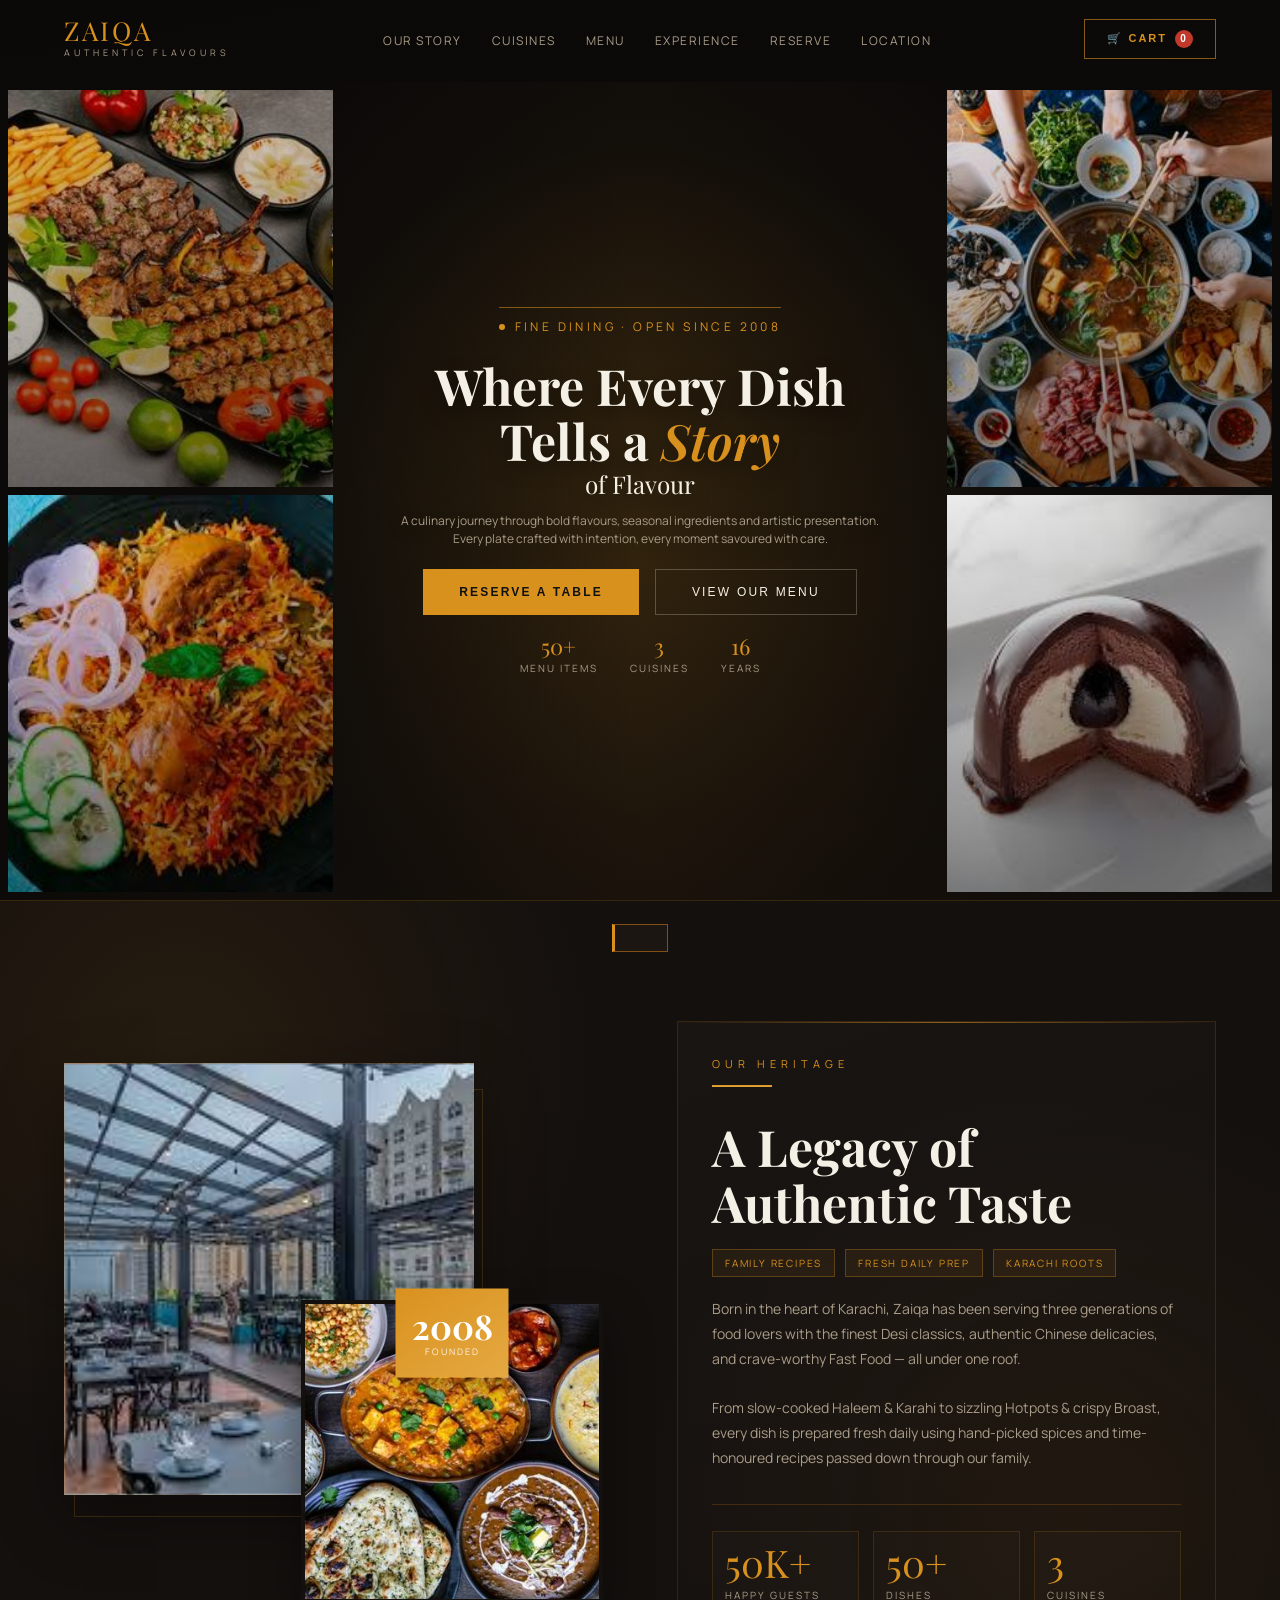
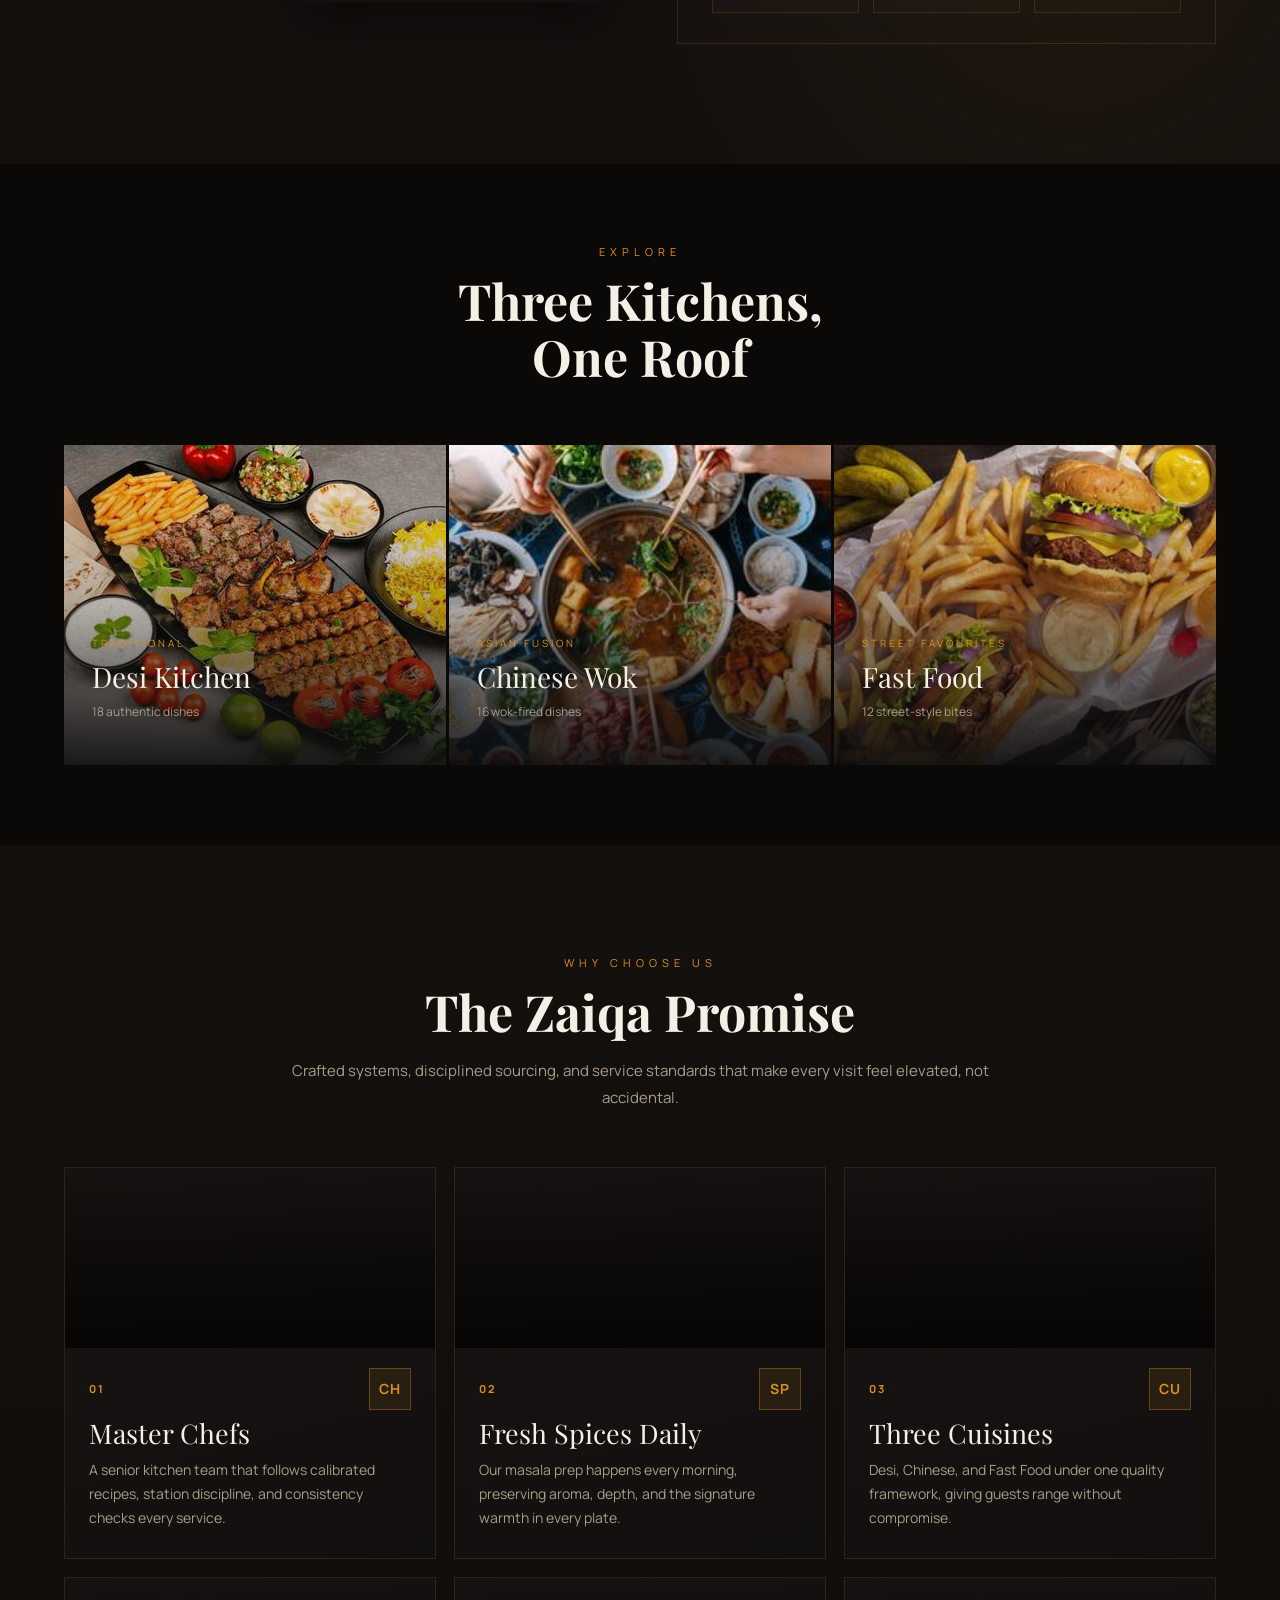
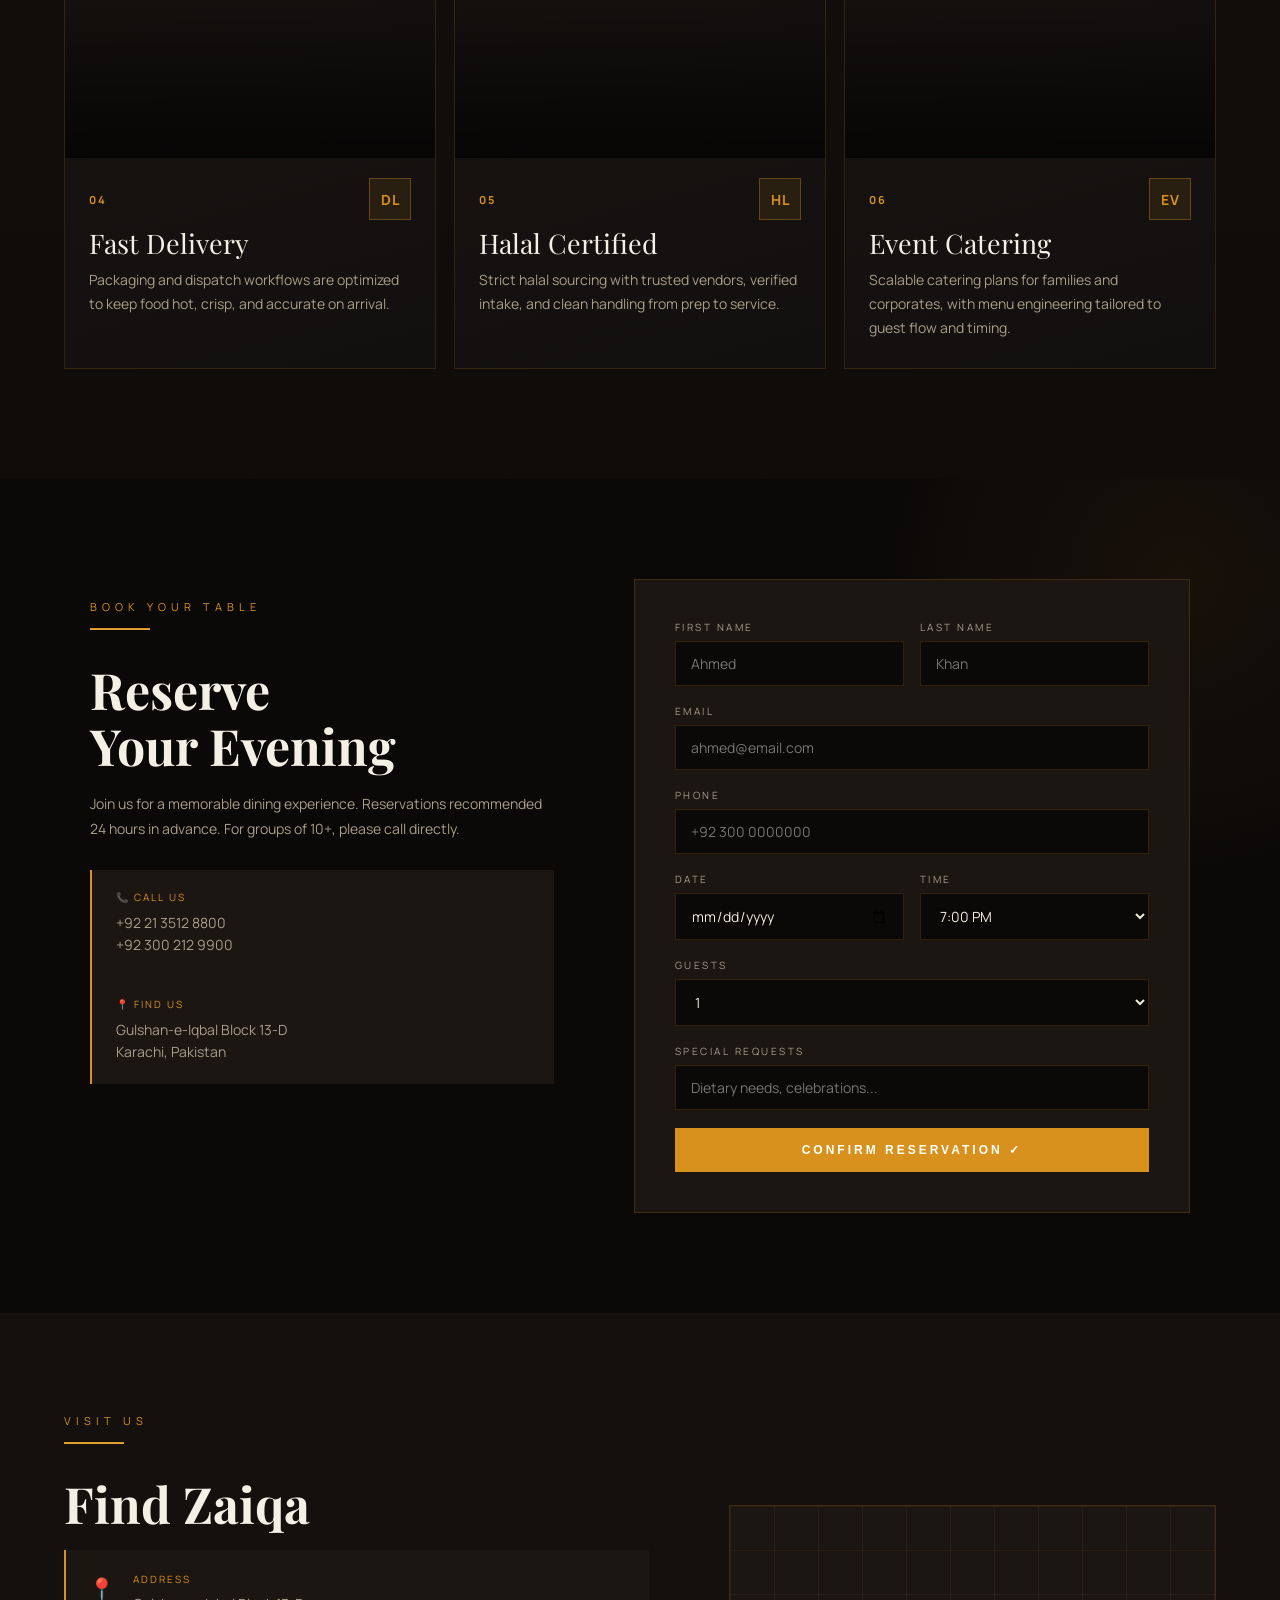
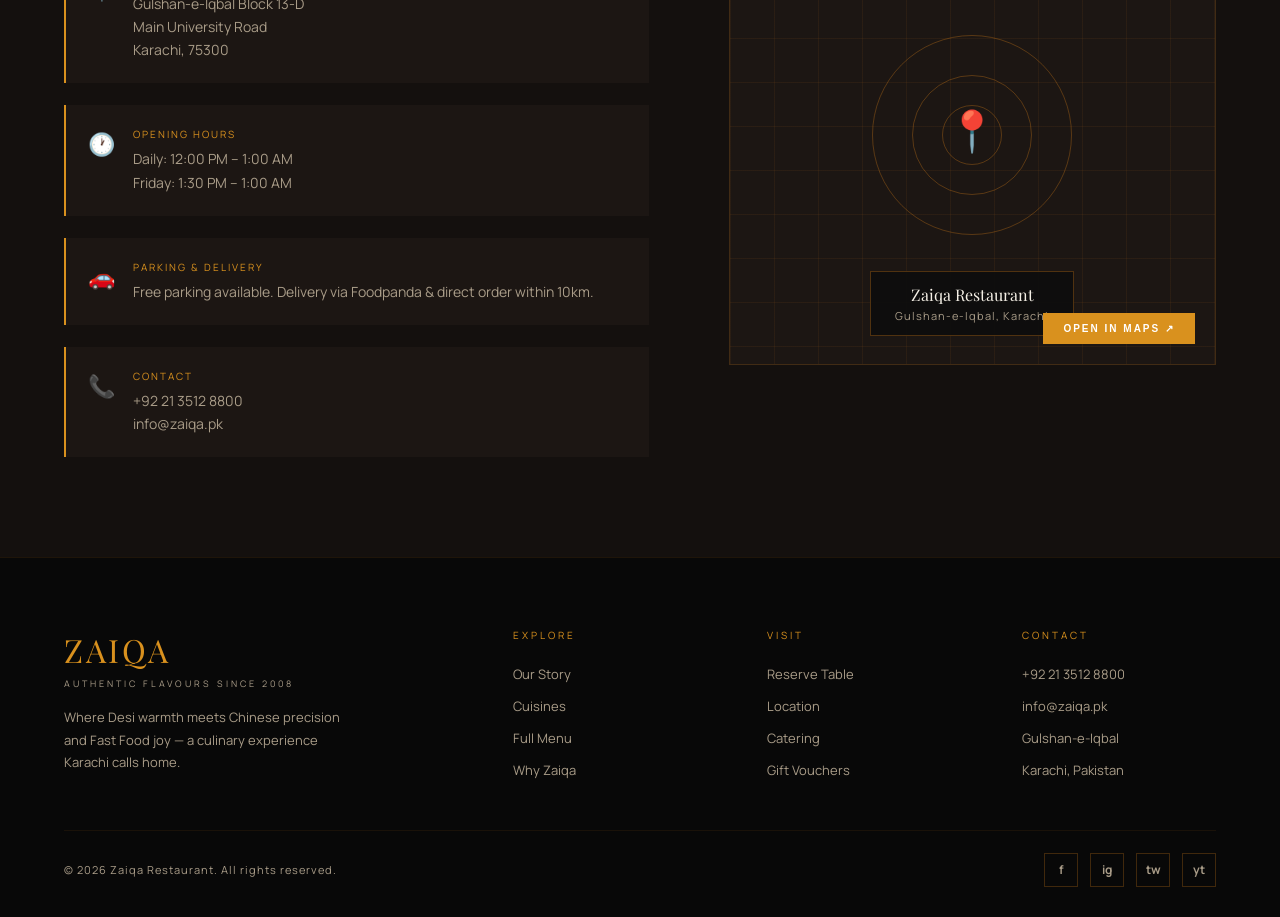
==== index.html @ 14fdeec9 ".." ====
<!DOCTYPE html>
<html lang="en">
<head>
<meta charset="UTF-8">
<meta name="viewport" content="width=device-width, initial-scale=1.0">
<title>Zaiqa — Authentic Pakistani & Chinese Cuisine</title>
<style>
@import url('https://fonts.googleapis.com/css2?family=Playfair+Display:ital,wght@0,500;0,700;1,600&family=Manrope:wght@400;500;700&display=swap');
*{margin:0;padding:0;box-sizing:border-box}
:root{
  --saffron:#D9911E;--saffron-light:#E5A942;--saffron-dark:#A86710;
  --crimson:#C0392B;--crimson-light:#E74C3C;
  --dark:#0B0908;--dark2:#14100E;--dark3:#1C1613;--dark4:#241E1A;
  --cream:#F5F0E6;--cream2:#EDE6D8;
  --text:#F0E9DC;--text-muted:#A99C88;
  --gold:#D4A843;--gold-light:#EFC76A;
  --font-serif:'Playfair Display',serif;--font-sans:'Manrope','Helvetica Neue',Arial,sans-serif;
}
html{scroll-behavior:smooth}
body{background:var(--dark);color:var(--text);font-family:var(--font-sans);overflow-x:hidden}

/* SCROLLBAR */
::-webkit-scrollbar{width:6px}
::-webkit-scrollbar-track{background:var(--dark2)}
::-webkit-scrollbar-thumb{background:var(--saffron-dark);border-radius:3px}

/* NAV */
nav{position:fixed;top:0;left:0;width:100%;z-index:1000;padding:18px 5%;display:flex;justify-content:space-between;align-items:center;transition:all .4s;background:transparent}
nav.scrolled{background:rgba(11,9,8,.97);backdrop-filter:blur(20px);padding:12px 5%;border-bottom:1px solid rgba(217,145,30,.24)}
.nav-logo-wrap{display:flex;flex-direction:column;cursor:pointer;text-decoration:none}
.nav-logo{font-family:var(--font-serif);font-size:26px;color:var(--saffron);letter-spacing:3px;line-height:1}
.nav-logo-sub{font-size:9px;letter-spacing:4px;color:var(--text-muted);text-transform:uppercase;margin-top:2px}
.nav-links{display:flex;gap:30px;list-style:none;align-items:center}
.nav-links a{color:var(--text-muted);text-decoration:none;font-size:12px;letter-spacing:1.5px;text-transform:uppercase;transition:color .3s;cursor:pointer}
.nav-links a:hover{color:var(--saffron)}
.nav-right{display:flex;align-items:center;gap:16px}
.nav-cart{background:transparent;color:var(--saffron);border:1px solid rgba(217,145,30,.6);padding:10px 22px;font-size:11px;letter-spacing:2px;text-transform:uppercase;cursor:pointer;transition:all .3s;font-weight:600;display:flex;align-items:center;gap:8px}
.nav-cart:hover{background:rgba(217,145,30,.13);transform:translateY(-1px)}
.cart-count{background:var(--crimson);color:#fff;border-radius:50%;width:18px;height:18px;font-size:10px;display:inline-flex;align-items:center;justify-content:center;font-weight:700}

/* HERO */
#hero{min-height:100vh;padding-top:82px;background:linear-gradient(170deg,#0b0908 0%,#0d0b0a 58%,#18110b 100%);position:relative;overflow:hidden;border-bottom:1px solid rgba(217,145,30,.22)}
.hero-bg,.hero-overlay{display:none}
.hero-stage{position:relative;min-height:calc(100vh - 82px);display:grid;place-items:center;padding:0 5%}
.hero-stage::before{content:'';position:absolute;inset:0;z-index:2;background:
  linear-gradient(90deg,rgba(11,9,8,.78) 0%,rgba(11,9,8,.32) 26%,rgba(11,9,8,0) 50%,rgba(11,9,8,.32) 74%,rgba(11,9,8,.78) 100%),
  radial-gradient(circle at 50% 58%,rgba(217,145,30,.14),transparent 52%);
  pointer-events:none;opacity:0;animation:heroVeilIn 1.2s .45s forwards}
#heroBackdrop{position:absolute;inset:0;opacity:.45;background:radial-gradient(circle at 50% 35%,rgba(217,145,30,.16),transparent 55%);animation:heroBackdropDrift 9s ease-in-out infinite}
.hero-rail{position:absolute;top:0;bottom:0;width:26%;display:grid;grid-template-rows:1fr 1fr;gap:8px;z-index:2}
.hero-rail.left{left:0;padding:8px 0 8px 8px}
.hero-rail.right{right:0;padding:8px 8px 8px 0}
.hero-panel{background-size:cover;background-position:center;position:relative;overflow:hidden;opacity:0}
.hero-panel::after{content:'';position:absolute;inset:0;background:linear-gradient(165deg,rgba(0,0,0,.08) 0%,rgba(0,0,0,.54) 100%)}
.hero-rail.left .hero-panel{transform:translateX(-30%) scale(1.08);clip-path:inset(0 100% 0 0)}
.hero-rail.right .hero-panel{transform:translateX(30%) scale(1.08);clip-path:inset(0 0 0 100%)}
.hero-rail.left .hero-panel:nth-child(1){animation:revealLeft 1.05s .08s forwards cubic-bezier(.2,.8,.2,1),heroPanelFloat 12s 1.4s ease-in-out infinite}
.hero-rail.left .hero-panel:nth-child(2){animation:revealLeft 1.05s .28s forwards cubic-bezier(.2,.8,.2,1),heroPanelFloat 13s 1.55s ease-in-out infinite}
.hero-rail.right .hero-panel:nth-child(1){animation:revealRight 1.05s .16s forwards cubic-bezier(.2,.8,.2,1),heroPanelFloat 12.5s 1.6s ease-in-out infinite reverse}
.hero-rail.right .hero-panel:nth-child(2){animation:revealRight 1.05s .36s forwards cubic-bezier(.2,.8,.2,1),heroPanelFloat 13.5s 1.75s ease-in-out infinite reverse}

.hero-content{position:relative;z-index:3;max-width:680px;width:min(54vw,680px);text-align:center;padding:4px 12px;opacity:0;transform:translateY(26px) scale(.98);animation:heroCenterIn .9s 1s forwards}
.hero-tag{display:inline-flex;align-items:center;gap:10px;border-top:1px solid rgba(217,145,30,.55);padding-top:10px;margin-bottom:24px}
.hero-tag-dot{width:6px;height:6px;background:var(--saffron);border-radius:50%;animation:pulse 1.5s infinite}
.hero-tag-text{font-size:12px;letter-spacing:3.4px;text-transform:uppercase;color:var(--saffron)}
.hero-title{font-family:var(--font-serif);font-size:clamp(30px,3.9vw,52px);line-height:1.1;color:var(--cream);margin-bottom:14px;text-shadow:0 8px 20px rgba(0,0,0,.48)}
.hero-title em{color:var(--saffron);font-style:italic;font-weight:600}
.hero-title .line2{display:block;font-size:clamp(18px,1.9vw,28px);color:var(--cream);font-weight:normal;margin-top:2px}
.hero-desc{font-size:12px;color:var(--text-muted);line-height:1.56;margin:0 auto 20px;max-width:480px;text-shadow:0 6px 16px rgba(0,0,0,.45)}
.hero-btns{display:flex;gap:16px;justify-content:center;flex-wrap:wrap}
.btn-primary{background:var(--saffron);color:#111;padding:15px 36px;font-size:12px;letter-spacing:2.2px;text-transform:uppercase;border:none;cursor:pointer;font-weight:700;transition:all .3s}
.btn-primary:hover{background:var(--saffron-light);transform:translateY(-2px)}
.btn-ghost{background:transparent;color:var(--cream);padding:15px 36px;font-size:12px;letter-spacing:2.2px;text-transform:uppercase;border:1px solid rgba(240,234,216,.25);cursor:pointer;transition:all .3s}
.btn-ghost:hover{border-color:var(--saffron);color:var(--saffron);transform:translateY(-2px)}
.hero-stats{position:relative;display:flex;gap:32px;justify-content:center;margin-top:20px}
.h-stat-num{font-family:var(--font-serif);font-size:22px;color:var(--saffron);line-height:1}
.h-stat-label{font-size:10px;letter-spacing:2px;text-transform:uppercase;color:var(--text-muted);margin-top:4px}
.hero-scroll{display:none}
.scroll-line{width:1px;height:50px;background:linear-gradient(var(--saffron),transparent);animation:scrollAnim 2s infinite}

/* REVEAL ANIMATIONS */
.reveal{opacity:0;transform:translateY(50px);transition:all .9s cubic-bezier(.4,0,.2,1)}
.reveal.up{transform:translateY(50px)}
.reveal.left{transform:translateX(-50px)}
.reveal.right{transform:translateX(50px)}
.reveal.visible{opacity:1;transform:translate(0)}
.reveal-scale{opacity:0;transform:scale(.9);transition:all .8s cubic-bezier(.34,1.56,.64,1)}
.reveal-scale.visible{opacity:1;transform:scale(1)}

/* SECTION COMMONS */
.section-eyebrow{font-size:11px;letter-spacing:5px;text-transform:uppercase;color:var(--saffron);margin-bottom:14px}
.section-title{font-family:var(--font-serif);font-size:clamp(30px,4.2vw,50px);color:var(--cream);line-height:1.12;margin-bottom:18px}
.section-body{font-size:14px;color:var(--text-muted);line-height:1.78;margin-bottom:24px}
.section-divider{width:60px;height:2px;background:linear-gradient(var(--saffron),var(--saffron-light));margin-bottom:32px}

/* ABOUT */
#about{background:
  radial-gradient(circle at 14% 18%,rgba(217,145,30,.09),transparent 32%),
  radial-gradient(circle at 84% 72%,rgba(217,145,30,.06),transparent 36%),
  var(--dark2);
  padding:120px 5%}
.about-inner{max-width:1220px;margin:0 auto;display:grid;grid-template-columns:1fr 1fr;gap:74px;align-items:center}
.about-imgs{position:relative;height:540px;isolation:isolate}
.about-imgs::before{content:'';position:absolute;inset:26px 120px 86px 10px;border:1px solid rgba(217,145,30,.22);z-index:0}
.about-img-main{position:absolute;top:0;left:0;width:76%;height:80%;object-fit:cover;background-size:cover;background-position:center;border:1px solid rgba(217,145,30,.2);box-shadow:0 24px 60px rgba(0,0,0,.38);z-index:1}
.about-img-secondary{position:absolute;bottom:0;right:0;width:56%;height:56%;object-fit:cover;background-size:cover;background-position:center;border:4px solid var(--dark2);box-shadow:0 20px 44px rgba(0,0,0,.42);z-index:2}
.about-year-badge{position:absolute;top:50%;left:72%;transform:translate(-50%,-50%);background:linear-gradient(145deg,var(--saffron),var(--saffron-light));color:#fff;padding:20px 16px;text-align:center;z-index:3;box-shadow:0 12px 28px rgba(0,0,0,.34)}
.about-year-num{font-family:var(--font-serif);font-size:34px;line-height:1;font-weight:700}
.about-year-text{font-size:9px;letter-spacing:2px;text-transform:uppercase;margin-top:2px;opacity:.88}
.about-copy-panel{background:linear-gradient(160deg,rgba(255,255,255,.02),rgba(255,255,255,0));border:1px solid rgba(217,145,30,.16);padding:34px 34px 30px;position:relative}
.about-copy-panel::after{content:'';position:absolute;top:0;left:0;right:0;height:1px;background:linear-gradient(90deg,transparent,rgba(217,145,30,.6),transparent)}
.heritage-chips{display:flex;flex-wrap:wrap;gap:10px;margin:2px 0 20px}
.heritage-chip{font-size:10px;letter-spacing:1.8px;text-transform:uppercase;color:var(--saffron);border:1px solid rgba(217,145,30,.3);padding:6px 12px;background:rgba(217,145,30,.08)}
.about-stats{display:grid;grid-template-columns:repeat(3,1fr);gap:14px;margin-top:34px;padding-top:26px;border-top:1px solid rgba(232,137,26,.2)}
.about-stats > div{padding:12px 12px 10px;border:1px solid rgba(217,145,30,.16);background:rgba(255,255,255,.01)}
.astat-num{font-family:var(--font-serif);font-size:38px;color:var(--saffron);line-height:1}
.astat-label{font-size:10px;letter-spacing:2px;text-transform:uppercase;color:var(--text-muted);margin-top:6px}

/* CUISINE CATEGORIES HERO STRIP */
#cuisines{background:var(--dark);padding:80px 5%}
.cuisine-strip{max-width:1200px;margin:0 auto}
.cuisine-header{text-align:center;margin-bottom:60px}
.cuisine-cards{display:grid;grid-template-columns:repeat(3,1fr);gap:3px}
.cuisine-card{position:relative;height:320px;overflow:hidden;cursor:pointer}
.cuisine-card-img{position:absolute;inset:0;background-size:cover;background-position:center;transition:transform .7s cubic-bezier(.4,0,.2,1)}
.cuisine-card:hover .cuisine-card-img{transform:scale(1.08)}
.cuisine-card-overlay{position:absolute;inset:0;background:linear-gradient(to top,rgba(13,13,13,.92) 0%,rgba(13,13,13,.3) 50%,transparent 100%)}
.cuisine-card-content{position:absolute;bottom:0;left:0;right:0;padding:32px 28px;transform:translateY(20px);transition:transform .4s}
.cuisine-card:hover .cuisine-card-content{transform:translateY(0)}
.cuisine-card-tag{font-size:10px;letter-spacing:3px;text-transform:uppercase;color:var(--saffron);margin-bottom:8px}
.cuisine-card-name{font-family:var(--font-serif);font-size:28px;color:var(--cream);margin-bottom:8px}
.cuisine-card-count{font-size:12px;color:var(--text-muted)}
.cuisine-card-btn{display:inline-block;margin-top:14px;font-size:11px;letter-spacing:2px;text-transform:uppercase;color:var(--saffron);border-bottom:1px solid var(--saffron);padding-bottom:3px;opacity:0;transition:opacity .3s .1s}
.cuisine-card:hover .cuisine-card-btn{opacity:1}

/* MENU */
#menu{background:var(--dark3);padding:100px 5%}
.menu-header{text-align:center;margin-bottom:50px}
.menu-categories{display:flex;justify-content:center;flex-wrap:wrap;gap:0;margin-bottom:60px;border:1px solid rgba(232,137,26,.25);width:fit-content;margin-left:auto;margin-right:auto}
.mcat{padding:12px 28px;font-size:11px;letter-spacing:2px;text-transform:uppercase;cursor:pointer;background:transparent;border:none;color:var(--text-muted);transition:all .3s;white-space:nowrap}
.mcat.active{background:var(--saffron);color:#fff;font-weight:700}
.mcat:hover:not(.active){color:var(--saffron);background:rgba(232,137,26,.08)}
.menu-grid{display:grid;grid-template-columns:repeat(auto-fill,minmax(300px,1fr));gap:3px;max-width:1300px;margin:0 auto}
.mcard{background:var(--dark4);overflow:hidden;cursor:pointer;transition:transform .4s;position:relative}
.mcard:hover{transform:translateY(-5px);z-index:2}
.mcard-img{width:100%;height:210px;background-size:cover;background-position:center;position:relative;overflow:hidden;transition:transform .6s}
.mcard:hover .mcard-img{transform:scale(1.05)}
.mcard-badge{position:absolute;top:12px;left:0;background:var(--saffron);color:#fff;font-size:9px;letter-spacing:2px;text-transform:uppercase;padding:5px 12px;font-weight:700}
.mcard-badge.popular{background:var(--crimson)}
.mcard-badge.new{background:#1a8a4a}
.mcard-body{padding:22px}
.mcard-name{font-family:var(--font-serif);font-size:19px;color:var(--cream);margin-bottom:6px}
.mcard-desc{font-size:13px;color:var(--text-muted);line-height:1.6;margin-bottom:16px}
.mcard-footer{display:flex;justify-content:space-between;align-items:center}
.mcard-price{font-family:var(--font-serif);font-size:20px;color:var(--saffron)}
.mcard-add{background:transparent;border:1px solid rgba(232,137,26,.5);color:var(--saffron);padding:7px 18px;font-size:10px;letter-spacing:2px;text-transform:uppercase;cursor:pointer;transition:all .3s}
.mcard-add:hover{background:var(--saffron);color:#fff}

/* ITEM DETAIL MODAL (EXPLODE) */
.modal-backdrop{position:fixed;inset:0;background:rgba(0,0,0,.88);z-index:2000;display:flex;align-items:center;justify-content:center;opacity:0;pointer-events:none;transition:opacity .35s;backdrop-filter:blur(12px)}
.modal-backdrop.open{opacity:1;pointer-events:all}
.item-modal{background:var(--dark2);border:1px solid rgba(232,137,26,.25);max-width:680px;width:92%;max-height:92vh;overflow-y:auto;transform:scale(.85) translateY(30px);transition:all .4s cubic-bezier(.34,1.56,.64,1);position:relative}
.modal-backdrop.open .item-modal{transform:scale(1) translateY(0)}
.item-modal-img{width:100%;height:300px;background-size:cover;background-position:center;position:relative;overflow:hidden}
.item-modal-img::after{content:'';position:absolute;bottom:0;left:0;right:0;height:120px;background:linear-gradient(transparent,var(--dark2))}
.item-modal-close{position:absolute;top:16px;right:18px;background:rgba(0,0,0,.5);border:none;color:#fff;font-size:20px;width:36px;height:36px;cursor:pointer;z-index:10;display:flex;align-items:center;justify-content:center;transition:background .2s}
.item-modal-close:hover{background:var(--crimson)}
.item-modal-body{padding:32px}
.item-modal-name{font-family:var(--font-serif);font-size:30px;color:var(--cream);margin-bottom:6px}
.item-modal-price{font-size:26px;color:var(--saffron);font-family:var(--font-serif);margin-bottom:18px}
.item-modal-desc{color:var(--text-muted);line-height:1.8;font-size:14px;margin-bottom:22px}
.item-modal-tags{display:flex;flex-wrap:wrap;gap:8px;margin-bottom:28px}
.item-tag{background:rgba(232,137,26,.1);border:1px solid rgba(232,137,26,.3);color:var(--saffron);padding:4px 14px;font-size:11px;letter-spacing:1px}
.qty-row{display:flex;align-items:center;gap:14px;margin-bottom:22px}
.qty-btn{background:transparent;border:1px solid rgba(232,137,26,.4);color:var(--saffron);width:36px;height:36px;font-size:18px;cursor:pointer;transition:all .2s;display:flex;align-items:center;justify-content:center}
.qty-btn:hover{background:var(--saffron);color:#fff}
.qty-num{font-size:18px;min-width:24px;text-align:center;color:var(--cream)}
.qty-total{font-size:13px;color:var(--text-muted)}
.btn-modal-add{width:100%;background:var(--saffron);color:#fff;border:none;padding:16px;font-size:12px;letter-spacing:3px;text-transform:uppercase;cursor:pointer;font-weight:700;transition:all .3s}
.btn-modal-add:hover{background:var(--saffron-light);transform:translateY(-1px)}

/* PARTICLES */
.modal-particles{position:absolute;inset:0;pointer-events:none;overflow:hidden}
.p-dot{position:absolute;border-radius:50%;opacity:0}

/* CART SIDEBAR */
.cart-sidebar{position:fixed;right:0;top:0;height:100%;width:400px;background:var(--dark2);border-left:1px solid rgba(232,137,26,.15);z-index:3000;transform:translateX(100%);transition:transform .4s cubic-bezier(.4,0,.2,1);display:flex;flex-direction:column}
.cart-sidebar.open{transform:translateX(0)}
.cart-head{padding:28px 26px 20px;border-bottom:1px solid rgba(232,137,26,.15);display:flex;justify-content:space-between;align-items:center;flex-shrink:0}
.cart-title{font-family:var(--font-serif);font-size:22px;color:var(--cream)}
.cart-x{background:none;border:none;color:var(--text-muted);font-size:20px;cursor:pointer;transition:color .2s;line-height:1}
.cart-x:hover{color:var(--saffron)}
.cart-body{flex:1;overflow-y:auto;padding:20px 26px}
.cart-item{display:flex;gap:14px;margin-bottom:18px;padding-bottom:18px;border-bottom:1px solid rgba(255,255,255,.05)}
.ci-img{width:60px;height:60px;background-size:cover;background-position:center;flex-shrink:0}
.ci-info{flex:1}
.ci-name{font-size:14px;color:var(--cream);margin-bottom:3px;font-family:var(--font-serif)}
.ci-price{font-size:12px;color:var(--saffron)}
.ci-qty{display:flex;align-items:center;gap:10px;margin-top:8px}
.cq-btn{background:transparent;border:1px solid rgba(232,137,26,.3);color:var(--saffron);width:24px;height:24px;font-size:14px;cursor:pointer;display:flex;align-items:center;justify-content:center;transition:all .2s}
.cq-btn:hover{background:var(--saffron);color:#fff}
.cq-num{font-size:13px;color:var(--cream);min-width:18px;text-align:center}
.ci-del{background:none;border:none;color:var(--text-muted);font-size:15px;cursor:pointer;margin-left:auto;align-self:flex-start;transition:color .2s}
.ci-del:hover{color:var(--crimson)}
.cart-empty-msg{text-align:center;padding:60px 20px;color:var(--text-muted)}
.cart-empty-msg .ce-icon{font-size:48px;margin-bottom:16px;display:block}
.cart-foot{padding:20px 26px;border-top:1px solid rgba(232,137,26,.15);flex-shrink:0}
.cf-line{display:flex;justify-content:space-between;font-size:13px;color:var(--text-muted);margin-bottom:8px}
.cf-total{display:flex;justify-content:space-between;padding-top:12px;border-top:1px solid rgba(232,137,26,.15);margin-bottom:18px}
.cf-total-label{font-family:var(--font-serif);font-size:17px;color:var(--cream)}
.cf-total-val{font-family:var(--font-serif);font-size:21px;color:var(--saffron)}
.btn-checkout{width:100%;background:var(--saffron);color:#fff;border:none;padding:15px;font-size:12px;letter-spacing:2px;text-transform:uppercase;cursor:pointer;font-weight:700;transition:all .3s;margin-bottom:10px}
.btn-checkout:hover{background:var(--saffron-light)}
.btn-keep-shopping{width:100%;background:transparent;border:1px solid rgba(232,137,26,.3);color:var(--text-muted);padding:12px;font-size:11px;letter-spacing:2px;text-transform:uppercase;cursor:pointer;transition:all .3s}
.btn-keep-shopping:hover{border-color:var(--saffron);color:var(--saffron)}

/* EXPERIENCE */
#experience{background:
  linear-gradient(180deg,var(--dark2) 0%,#0f0c0a 100%);
  padding:110px 5%}
.exp-header{text-align:center;margin-bottom:56px}
.exp-sub{max-width:720px;margin:0 auto;color:var(--text-muted);font-size:15px;line-height:1.75}
.exp-grid{display:grid;grid-template-columns:repeat(3,1fr);gap:18px;max-width:1240px;margin:0 auto;background:transparent}
.exp-box{background:linear-gradient(165deg,#171311 0%,#12100f 100%);border:1px solid rgba(217,145,30,.14);padding:0 0 28px;text-align:left;transition:all .35s;cursor:default;position:relative;overflow:hidden}
.exp-box::before{content:'';position:absolute;inset:0;background:linear-gradient(120deg,rgba(217,145,30,.08),transparent 42%);opacity:0;transition:opacity .35s}
.exp-box:hover::before{opacity:1}
.exp-box:hover{border-color:rgba(217,145,30,.4);transform:translateY(-6px)}
.exp-photo{height:180px;background-size:cover;background-position:center;position:relative;margin-bottom:20px}
.exp-photo::after{content:'';position:absolute;inset:0;background:linear-gradient(180deg,rgba(0,0,0,.06) 0%,rgba(0,0,0,.7) 100%)}
.exp-top{display:flex;justify-content:space-between;align-items:center;padding:0 24px 8px}
.exp-index{font-size:11px;letter-spacing:2px;text-transform:uppercase;color:var(--saffron);font-weight:700}
.exp-icon-wrap{width:42px;height:42px;background:rgba(217,145,30,.1);border:1px solid rgba(217,145,30,.35);display:flex;align-items:center;justify-content:center;font-size:14px;letter-spacing:1px;color:var(--saffron);font-weight:700;transition:all .35s}
.exp-box:hover .exp-icon-wrap{background:rgba(217,145,30,.2)}
.exp-box-title{font-family:var(--font-serif);font-size:27px;color:var(--cream);margin:0 24px 8px;line-height:1.18}
.exp-box-desc{font-size:14px;color:var(--text-muted);line-height:1.72;padding:0 24px}

/* RESERVATION */
#reservation{background:var(--dark);padding:100px 5%;position:relative;overflow:hidden}
#reservation::before{content:'';position:absolute;top:-200px;right:-200px;width:600px;height:600px;border-radius:50%;background:radial-gradient(rgba(232,137,26,.06),transparent 70%)}
.res-inner{max-width:1100px;margin:0 auto;display:grid;grid-template-columns:1fr 1.2fr;gap:80px;align-items:start}
.res-info{padding-top:20px}
.res-form-wrap{background:var(--dark3);border:1px solid rgba(232,137,26,.18);padding:40px}
.form-row{display:grid;grid-template-columns:1fr 1fr;gap:16px}
.fg{display:flex;flex-direction:column;gap:7px;margin-bottom:18px}
.fg label{font-size:10px;letter-spacing:2.5px;text-transform:uppercase;color:var(--text-muted)}
.fg input,.fg select,.fg textarea{background:var(--dark);border:1px solid rgba(232,137,26,.18);color:var(--text);padding:12px 15px;font-size:14px;outline:none;transition:border-color .3s;font-family:var(--font-sans);width:100%}
.fg input:focus,.fg select:focus,.fg textarea:focus{border-color:var(--saffron)}
.fg select option{background:var(--dark)}
.btn-reserve{width:100%;background:var(--saffron);color:#fff;border:none;padding:15px;font-size:12px;letter-spacing:3px;text-transform:uppercase;cursor:pointer;font-weight:700;transition:all .3s}
.btn-reserve:hover{background:var(--saffron-light);transform:translateY(-1px)}
.res-contact-block{background:var(--dark3);border-left:2px solid var(--saffron);padding:20px 24px;margin-top:28px}
.rcb-title{font-size:10px;letter-spacing:2px;text-transform:uppercase;color:var(--saffron);margin-bottom:8px}
.rcb-text{font-size:14px;color:var(--text-muted);line-height:1.6}
.res-success{background:var(--dark3);border:1px solid rgba(232,137,26,.3);padding:40px;text-align:center;display:none}
.res-success.show{display:block}
.res-form-wrap.hidden{display:none}

/* LOCATION */
#location{background:var(--dark2);padding:100px 5%}
.loc-inner{max-width:1200px;margin:0 auto;display:grid;grid-template-columns:1.2fr 1fr;gap:80px;align-items:center}
.map-box{position:relative;height:460px;background:var(--dark3);border:1px solid rgba(232,137,26,.18);overflow:hidden}
.map-bg-grid{position:absolute;inset:0;background-image:linear-gradient(rgba(232,137,26,.07) 1px,transparent 1px),linear-gradient(90deg,rgba(232,137,26,.07) 1px,transparent 1px);background-size:44px 44px}
.map-rings{position:absolute;top:50%;left:50%;transform:translate(-50%,-50%)}
.ring{position:absolute;border-radius:50%;border:1px solid rgba(232,137,26,.3);transform:translate(-50%,-50%);animation:ringPulse 2.5s infinite}
.ring1{width:60px;height:60px;animation-delay:0s}
.ring2{width:120px;height:120px;animation-delay:.5s}
.ring3{width:200px;height:200px;animation-delay:1s}
.map-pin-icon{position:absolute;top:50%;left:50%;transform:translate(-50%,-60%);font-size:40px;animation:pinFloat 2.5s ease-in-out infinite}
.map-label{position:absolute;bottom:28px;left:50%;transform:translateX(-50%);background:rgba(13,13,13,.9);border:1px solid rgba(232,137,26,.3);padding:12px 24px;text-align:center;white-space:nowrap}
.map-label-name{font-family:var(--font-serif);font-size:16px;color:var(--cream);margin-bottom:3px}
.map-label-addr{font-size:11px;color:var(--text-muted);letter-spacing:1px}
.btn-map-open{position:absolute;bottom:20px;right:20px;background:var(--saffron);color:#fff;border:none;padding:10px 20px;font-size:10px;letter-spacing:2px;text-transform:uppercase;cursor:pointer;transition:all .3s;font-weight:600}
.btn-map-open:hover{background:var(--saffron-light)}
.loc-details{display:flex;flex-direction:column;gap:22px}
.ld-block{display:flex;gap:18px;background:var(--dark3);padding:22px;border-left:2px solid var(--saffron)}
.ld-icon{font-size:22px;flex-shrink:0;margin-top:2px}
.ld-title{font-size:10px;letter-spacing:2px;text-transform:uppercase;color:var(--saffron);margin-bottom:6px}
.ld-text{font-size:14px;color:var(--text-muted);line-height:1.65}

/* CHECKOUT OVERLAY */
.checkout-overlay{position:fixed;inset:0;background:rgba(0,0,0,.92);z-index:4000;display:flex;align-items:center;justify-content:center;opacity:0;pointer-events:none;transition:opacity .35s;backdrop-filter:blur(14px)}
.checkout-overlay.open{opacity:1;pointer-events:all}
.checkout-modal{background:var(--dark2);border:1px solid rgba(232,137,26,.25);max-width:580px;width:92%;max-height:92vh;overflow-y:auto;transform:scale(.9) translateY(20px);transition:all .4s cubic-bezier(.34,1.56,.64,1);position:relative}
.checkout-overlay.open .checkout-modal{transform:scale(1) translateY(0)}
.ck-head{padding:28px 30px 20px;border-bottom:1px solid rgba(232,137,26,.15);display:flex;justify-content:space-between;align-items:center}
.ck-title{font-family:var(--font-serif);font-size:24px;color:var(--cream)}
.ck-steps-bar{display:flex;border-bottom:1px solid rgba(232,137,26,.1)}
.ck-step{flex:1;padding:12px;text-align:center;font-size:10px;letter-spacing:1.5px;text-transform:uppercase;color:var(--text-muted);position:relative;cursor:default;transition:color .3s}
.ck-step::after{content:'';position:absolute;bottom:0;left:0;right:0;height:2px;background:rgba(232,137,26,.2);transition:background .3s}
.ck-step.active{color:var(--saffron)}
.ck-step.active::after,.ck-step.done::after{background:var(--saffron)}
.ck-body{padding:28px 30px}
.ck-section-title{font-size:11px;letter-spacing:2px;text-transform:uppercase;color:var(--saffron);margin-bottom:22px}
.ck-fg{display:flex;flex-direction:column;gap:6px;margin-bottom:16px}
.ck-fg label{font-size:10px;letter-spacing:2px;text-transform:uppercase;color:var(--text-muted)}
.ck-fg input,.ck-fg select{background:var(--dark);border:1px solid rgba(232,137,26,.18);color:var(--text);padding:12px 15px;font-size:14px;outline:none;transition:border-color .3s;font-family:var(--font-sans);width:100%}
.ck-fg input:focus{border-color:var(--saffron)}
.ck-2col{display:grid;grid-template-columns:1fr 1fr;gap:16px}
.ck-payment-opts{display:flex;flex-wrap:wrap;gap:10px;margin-bottom:20px}
.pay-opt{border:1px solid rgba(232,137,26,.25);padding:10px 18px;font-size:12px;color:var(--text-muted);cursor:pointer;transition:all .3s}
.pay-opt.selected,.pay-opt:hover{border-color:var(--saffron);color:var(--saffron);background:rgba(232,137,26,.08)}
.ck-summary-box{background:var(--dark3);border:1px solid rgba(232,137,26,.1);padding:20px;margin-bottom:20px}
.ck-sum-title{font-size:11px;letter-spacing:2px;text-transform:uppercase;color:var(--saffron);margin-bottom:14px}
.ck-sum-item{display:flex;justify-content:space-between;font-size:13px;color:var(--text-muted);margin-bottom:8px}
.ck-sum-total-row{display:flex;justify-content:space-between;padding-top:12px;border-top:1px solid rgba(232,137,26,.15)}
.ck-sum-total-label{font-family:var(--font-serif);font-size:16px;color:var(--cream)}
.ck-sum-total-val{font-family:var(--font-serif);font-size:20px;color:var(--saffron)}
.ck-nav{display:flex;justify-content:space-between;margin-top:22px}
.btn-ck-back{background:transparent;border:1px solid rgba(232,137,26,.25);color:var(--text-muted);padding:12px 26px;font-size:10px;letter-spacing:2px;text-transform:uppercase;cursor:pointer;transition:all .3s}
.btn-ck-back:hover{border-color:var(--saffron);color:var(--saffron)}
.btn-ck-next{background:var(--saffron);color:#fff;border:none;padding:12px 26px;font-size:10px;letter-spacing:2px;text-transform:uppercase;cursor:pointer;font-weight:700;transition:all .3s}
.btn-ck-next:hover{background:var(--saffron-light)}
.ck-success{text-align:center;padding:40px 20px}
.ck-success-icon{font-size:70px;display:block;margin-bottom:20px;animation:bounceIn .6s}
.ck-success-title{font-family:var(--font-serif);font-size:28px;color:var(--cream);margin-bottom:12px}
.ck-success-text{color:var(--text-muted);line-height:1.7;font-size:14px}
.ck-order-num{color:var(--saffron);font-size:22px;font-family:var(--font-serif);margin:18px 0}
.confetti-wrap{position:absolute;top:0;left:0;width:100%;pointer-events:none;overflow:hidden}

/* FOOTER */
footer{background:#080808;padding:70px 5% 30px;border-top:1px solid rgba(232,137,26,.1)}
.footer-grid{max-width:1200px;margin:0 auto;display:grid;grid-template-columns:2fr 1fr 1fr 1fr;gap:60px;margin-bottom:50px}
.footer-brand{font-family:var(--font-serif);font-size:32px;color:var(--saffron);letter-spacing:3px;margin-bottom:6px}
.footer-brand-sub{font-size:9px;letter-spacing:3px;text-transform:uppercase;color:var(--text-muted);margin-bottom:16px}
.footer-tagline{font-size:13px;color:var(--text-muted);line-height:1.75;max-width:280px}
.footer-col-title{font-size:10px;letter-spacing:3px;text-transform:uppercase;color:var(--saffron);margin-bottom:20px}
.footer-links{list-style:none;display:flex;flex-direction:column;gap:10px}
.footer-links li a{font-size:13px;color:var(--text-muted);text-decoration:none;transition:color .2s;cursor:pointer}
.footer-links li a:hover{color:var(--saffron)}
.footer-bottom{max-width:1200px;margin:0 auto;border-top:1px solid rgba(232,137,26,.08);padding-top:22px;display:flex;justify-content:space-between;align-items:center}
.footer-copy{font-size:11px;color:var(--text-muted);letter-spacing:1px}
.footer-social{display:flex;gap:12px}
.s-btn{width:34px;height:34px;border:1px solid rgba(232,137,26,.25);display:flex;align-items:center;justify-content:center;cursor:pointer;transition:all .3s;font-size:12px;color:var(--text-muted);font-weight:700}
.s-btn:hover{border-color:var(--saffron);color:var(--saffron);background:rgba(232,137,26,.08)}

/* TOAST */
.toast{position:fixed;bottom:28px;left:50%;transform:translateX(-50%) translateY(80px);background:var(--dark3);border:1px solid rgba(232,137,26,.5);border-left:3px solid var(--saffron);padding:13px 26px;font-size:13px;color:var(--cream);z-index:9999;transition:transform .4s cubic-bezier(.34,1.56,.64,1);pointer-events:none;letter-spacing:.5px;white-space:nowrap;max-width:90vw}
.toast.show{transform:translateX(-50%) translateY(0)}

/* RESPONSIVE */
@media (max-width:1200px){
  .hero-rail{width:28%}
  .about-inner,.res-inner,.loc-inner{grid-template-columns:1fr;gap:48px}
  .about-imgs{max-width:760px;width:100%;margin:0 auto}
  .about-copy-panel{padding:30px 26px 26px}
  .footer-grid{grid-template-columns:1fr 1fr;gap:40px}
  .hero-stats{gap:22px;margin-top:24px}
}

@media (max-width:900px){
  nav{position:relative;flex-wrap:wrap;gap:14px;padding:14px 4%}
  .nav-links{order:3;width:100%;justify-content:center;flex-wrap:wrap;gap:14px}
  .hero-stage::before{display:none}
  .hero-rail{position:relative;width:100%;top:auto;bottom:auto;grid-template-columns:1fr 1fr;grid-template-rows:1fr;display:grid;padding:0;gap:4px}
  .hero-stage{display:block;padding:24px 4% 44px}
  .hero-rail.left,.hero-rail.right{left:auto;right:auto;margin-top:10px}
  .hero-content,.hero-stats{position:relative;right:auto;bottom:auto}
  .hero-content{width:100%;max-width:none;padding:0 2%}
  .hero-stats{margin-top:28px;justify-content:center;flex-wrap:wrap}
  .hero-panel{min-height:170px}
  .cuisine-cards,.exp-grid{grid-template-columns:1fr 1fr}
  .form-row,.ck-2col{grid-template-columns:1fr}
  .footer-bottom{flex-direction:column;gap:14px;text-align:center}
  .cart-sidebar{width:100%;max-width:420px}
}

@media (max-width:640px){
  #hero{min-height:auto;padding:0}
  .hero-content{padding:38px 2%}
  .hero-panel{min-height:130px}
  .hero-title{font-size:clamp(26px,8.3vw,40px)}
  .hero-title .line2{font-size:clamp(17px,5.6vw,24px)}
  .hero-desc{font-size:11px;line-height:1.45}
  .btn-primary,.btn-ghost{padding:12px 20px;font-size:11px;letter-spacing:1.8px}
  .section-title{font-size:clamp(25px,8.2vw,36px)}
  .about-imgs{height:400px}
  .about-imgs::before{display:none}
  .about-copy-panel{padding:22px 18px 18px}
  .about-stats{grid-template-columns:1fr;gap:8px}
  .menu-grid{grid-template-columns:1fr}
  .cuisine-cards,.exp-grid,.footer-grid{grid-template-columns:1fr}
  .res-form-wrap,.ck-body,.item-modal-body,.cart-head,.cart-body,.cart-foot{padding:18px}
  .checkout-modal,.item-modal{width:96%}
  .map-box{height:320px}
}

/* KEYFRAMES */
@keyframes fadeUp{from{opacity:0;transform:translateY(30px)}to{opacity:1;transform:translateY(0)}}
@keyframes revealLeft{from{opacity:0;transform:translateX(-30%) scale(1.08);clip-path:inset(0 100% 0 0)}to{opacity:1;transform:translateX(0) scale(1);clip-path:inset(0 0 0 0)}}
@keyframes revealRight{from{opacity:0;transform:translateX(30%) scale(1.08);clip-path:inset(0 0 0 100%)}to{opacity:1;transform:translateX(0) scale(1);clip-path:inset(0 0 0 0)}}
@keyframes heroCenterIn{from{opacity:0;transform:translateY(26px) scale(.98)}to{opacity:1;transform:translateY(0) scale(1)}}
@keyframes heroVeilIn{from{opacity:0}to{opacity:1}}
@keyframes heroBackdropDrift{0%,100%{transform:translateY(0) scale(1)}50%{transform:translateY(-14px) scale(1.02)}}
@keyframes heroPanelFloat{0%,100%{transform:translateY(0)}50%{transform:translateY(-10px)}}
@keyframes pulse{0%,100%{opacity:1;transform:scale(1)}50%{opacity:.5;transform:scale(.8)}}
@keyframes scrollAnim{0%,100%{opacity:1;height:50px}50%{opacity:.2;height:25px}}
@keyframes ringPulse{0%{opacity:.5;transform:translate(-50%,-50%) scale(1)}100%{opacity:0;transform:translate(-50%,-50%) scale(2.5)}}
@keyframes pinFloat{0%,100%{transform:translate(-50%,-60%)}50%{transform:translate(-50%,-75%)}}
@keyframes bounceIn{0%{transform:scale(0)}60%{transform:scale(1.2)}100%{transform:scale(1)}}
@keyframes explodeParticle{0%{opacity:1;transform:translate(0,0) scale(1)}100%{opacity:0;transform:translate(var(--tx),var(--ty)) scale(0)}}
@keyframes confettiFall{0%{opacity:1;transform:translateY(-10px) rotate(0deg)}100%{opacity:0;transform:translateY(300px) rotate(720deg)}}
</style>
</head>
<body>

<!-- NAV -->
<nav id="mainNav">
  <a class="nav-logo-wrap" href="zaiqa_restaurant.html">
    <div class="nav-logo">ZAIQA</div>
    <div class="nav-logo-sub">Authentic Flavours</div>
  </a>
  <ul class="nav-links">
    <li><a href="our-story.html">Our Story</a></li>
    <li><a href="cuisines.html">Cuisines</a></li>
    <li><a href="menu.html">Menu</a></li>
    <li><a href="experience.html">Experience</a></li>
    <li><a href="reserve.html">Reserve</a></li>
    <li><a href="location.html">Location</a></li>
  </ul>
  <div class="nav-right">
    <button class="nav-cart" onclick="openCart()">
      🛒 Cart <span class="cart-count" id="cartCount">0</span>
    </button>
  </div>
</nav>

<!-- HERO -->
<section id="hero">
  <div class="hero-stage">
    <div id="heroBackdrop"></div>
    <div class="hero-rail left">
      <div class="hero-panel" id="heroLeft1"></div>
      <div class="hero-panel" id="heroLeft2"></div>
    </div>
    <div class="hero-content">
      <div class="hero-tag">
        <span class="hero-tag-dot"></span>
        <span class="hero-tag-text">Fine Dining · Open Since 2008</span>
      </div>
      <h1 class="hero-title">
        Where Every Dish<br>
        Tells a <em>Story</em><br>
        <span class="line2">of Flavour</span>
      </h1>
      <p class="hero-desc">A culinary journey through bold flavours, seasonal ingredients and artistic presentation. Every plate crafted with intention, every moment savoured with care.</p>
      <div class="hero-btns">
        <button class="btn-primary" onclick="window.location.href='reserve.html'">Reserve a Table</button>
        <button class="btn-ghost" onclick="window.location.href='menu.html'">View Our Menu</button>
      </div>
      <div class="hero-stats">
        <div><div class="h-stat-num">50+</div><div class="h-stat-label">Menu Items</div></div>
        <div><div class="h-stat-num">3</div><div class="h-stat-label">Cuisines</div></div>
        <div><div class="h-stat-num">16</div><div class="h-stat-label">Years</div></div>
      </div>
    </div>
    <div class="hero-rail right">
      <div class="hero-panel" id="heroRight1"></div>
      <div class="hero-panel" id="heroRight2"></div>
    </div>
  </div>
</section>

<!-- ABOUT -->
<section id="about">
  <div class="about-inner">
    <div class="about-imgs reveal left">
      <div class="about-img-main" id="aboutImgMain"></div>
      <div class="about-img-secondary" id="aboutImgSecondary"></div>
      <div class="about-year-badge">
        <div class="about-year-num">2008</div>
        <div class="about-year-text">Founded</div>
      </div>
    </div>
    <div class="about-copy-panel reveal right">
      <p class="section-eyebrow reveal">Our Heritage</p>
      <div class="section-divider reveal"></div>
      <h2 class="section-title reveal" style="transition-delay:.1s">A Legacy of<br>Authentic Taste</h2>
      <div class="heritage-chips reveal" style="transition-delay:.16s">
        <span class="heritage-chip">Family Recipes</span>
        <span class="heritage-chip">Fresh Daily Prep</span>
        <span class="heritage-chip">Karachi Roots</span>
      </div>
      <p class="section-body reveal" style="transition-delay:.2s">Born in the heart of Karachi, Zaiqa has been serving three generations of food lovers with the finest Desi classics, authentic Chinese delicacies, and crave-worthy Fast Food — all under one roof.</p>
      <p class="section-body reveal" style="transition-delay:.3s">From slow-cooked Haleem & Karahi to sizzling Hotpots & crispy Broast, every dish is prepared fresh daily using hand-picked spices and time-honoured recipes passed down through our family.</p>
      <div class="about-stats reveal" style="transition-delay:.4s">
        <div><div class="astat-num">50K+</div><div class="astat-label">Happy Guests</div></div>
        <div><div class="astat-num">50+</div><div class="astat-label">Dishes</div></div>
        <div><div class="astat-num">3</div><div class="astat-label">Cuisines</div></div>
      </div>
    </div>
  </div>
</section>

<!-- CUISINE CARDS -->
<section id="cuisines">
  <div class="cuisine-strip">
    <div class="cuisine-header">
      <p class="section-eyebrow reveal">Explore</p>
      <h2 class="section-title reveal" style="transition-delay:.1s">Three Kitchens,<br>One Roof</h2>
    </div>
    <div class="cuisine-cards">
      <div class="cuisine-card reveal-scale" onclick="goToMenuCategory('desi')">
        <div class="cuisine-card-img" id="desiCardImg"></div>
        <div class="cuisine-card-overlay"></div>
        <div class="cuisine-card-content">
          <div class="cuisine-card-tag">Traditional</div>
          <div class="cuisine-card-name">Desi Kitchen</div>
          <div class="cuisine-card-count">18 authentic dishes</div>
          <span class="cuisine-card-btn">Explore Menu →</span>
        </div>
      </div>
      <div class="cuisine-card reveal-scale" style="transition-delay:.15s" onclick="goToMenuCategory('chinese')">
        <div class="cuisine-card-img" id="chineseCardImg"></div>
        <div class="cuisine-card-overlay"></div>
        <div class="cuisine-card-content">
          <div class="cuisine-card-tag">Asian Fusion</div>
          <div class="cuisine-card-name">Chinese Wok</div>
          <div class="cuisine-card-count">16 wok-fired dishes</div>
          <span class="cuisine-card-btn">Explore Menu →</span>
        </div>
      </div>
      <div class="cuisine-card reveal-scale" style="transition-delay:.3s" onclick="goToMenuCategory('fastfood')">
        <div class="cuisine-card-img" id="ffCardImg"></div>
        <div class="cuisine-card-overlay"></div>
        <div class="cuisine-card-content">
          <div class="cuisine-card-tag">Street Favourites</div>
          <div class="cuisine-card-name">Fast Food</div>
          <div class="cuisine-card-count">12 street-style bites</div>
          <span class="cuisine-card-btn">Explore Menu →</span>
        </div>
      </div>
    </div>
  </div>
</section>

<!-- ITEM MODAL -->
<div class="modal-backdrop" id="itemModal" onclick="closeModalBg(event)">
  <div class="item-modal">
    <div class="modal-particles" id="modalParticles"></div>
    <button class="item-modal-close" onclick="closeItemModal()">✕</button>
    <div class="item-modal-img" id="modalImg"></div>
    <div class="item-modal-body">
      <div class="item-modal-name" id="modalName"></div>
      <div class="item-modal-price" id="modalPrice"></div>
      <div class="item-modal-desc" id="modalDesc"></div>
      <div class="item-modal-tags" id="modalTags"></div>
      <div class="qty-row">
        <button class="qty-btn" onclick="changeQty(-1)">−</button>
        <span class="qty-num" id="modalQtyNum">1</span>
        <button class="qty-btn" onclick="changeQty(1)">+</button>
        <span class="qty-total" id="modalQtyTotal"></span>
      </div>
      <button class="btn-modal-add" onclick="addFromModal()">Add to Cart — <span id="modalAddTotal"></span></button>
    </div>
  </div>
</div>

<!-- CART SIDEBAR -->
<div class="cart-sidebar" id="cartSidebar">
  <div class="cart-head">
    <div class="cart-title">Your Order</div>
    <button class="cart-x" onclick="closeCart()">✕</button>
  </div>
  <div class="cart-body" id="cartBody"></div>
  <div class="cart-foot" id="cartFoot" style="display:none">
    <div class="cf-line"><span>Subtotal</span><span id="cfSub"></span></div>
    <div class="cf-line"><span>Tax & Service (12%)</span><span id="cfTax"></span></div>
    <div class="cf-total"><span class="cf-total-label">Total</span><span class="cf-total-val" id="cfTotal"></span></div>
    <button class="btn-checkout" onclick="openCheckout()">Proceed to Checkout →</button>
    <button class="btn-keep-shopping" onclick="closeCart()">Continue Shopping</button>
  </div>
</div>

<!-- EXPERIENCE -->
<section id="experience">
  <div class="exp-header">
    <p class="section-eyebrow reveal">Why Choose Us</p>
    <h2 class="section-title reveal" style="transition-delay:.1s">The Zaiqa Promise</h2>
    <p class="exp-sub reveal" style="transition-delay:.18s">Crafted systems, disciplined sourcing, and service standards that make every visit feel elevated, not accidental.</p>
  </div>
  <div class="exp-grid" style="max-width:1200px;margin:0 auto">
    <div class="exp-box reveal"><div class="exp-photo" style="background-image:url('https://images.unsplash.com/photo-1556910103-1c02745aae4d?auto=format&fit=crop&w=900&q=80')"></div><div class="exp-top"><div class="exp-index">01</div><div class="exp-icon-wrap">CH</div></div><div class="exp-box-title">Master Chefs</div><div class="exp-box-desc">A senior kitchen team that follows calibrated recipes, station discipline, and consistency checks every service.</div></div>
    <div class="exp-box reveal" style="transition-delay:.1s"><div class="exp-photo" style="background-image:url('https://images.unsplash.com/photo-1542838132-92c53300491e?auto=format&fit=crop&w=900&q=80')"></div><div class="exp-top"><div class="exp-index">02</div><div class="exp-icon-wrap">SP</div></div><div class="exp-box-title">Fresh Spices Daily</div><div class="exp-box-desc">Our masala prep happens every morning, preserving aroma, depth, and the signature warmth in every plate.</div></div>
    <div class="exp-box reveal" style="transition-delay:.2s"><div class="exp-photo" style="background-image:url('https://images.unsplash.com/photo-1517248135467-4c7edcad34c4?auto=format&fit=crop&w=900&q=80')"></div><div class="exp-top"><div class="exp-index">03</div><div class="exp-icon-wrap">CU</div></div><div class="exp-box-title">Three Cuisines</div><div class="exp-box-desc">Desi, Chinese, and Fast Food under one quality framework, giving guests range without compromise.</div></div>
    <div class="exp-box reveal" style="transition-delay:.3s"><div class="exp-photo" style="background-image:url('https://images.unsplash.com/photo-1526367790999-0150786686a2?auto=format&fit=crop&w=900&q=80')"></div><div class="exp-top"><div class="exp-index">04</div><div class="exp-icon-wrap">DL</div></div><div class="exp-box-title">Fast Delivery</div><div class="exp-box-desc">Packaging and dispatch workflows are optimized to keep food hot, crisp, and accurate on arrival.</div></div>
    <div class="exp-box reveal" style="transition-delay:.4s"><div class="exp-photo" style="background-image:url('https://images.unsplash.com/photo-1542838132-92c53300491e?auto=format&fit=crop&w=900&q=80')"></div><div class="exp-top"><div class="exp-index">05</div><div class="exp-icon-wrap">HL</div></div><div class="exp-box-title">Halal Certified</div><div class="exp-box-desc">Strict halal sourcing with trusted vendors, verified intake, and clean handling from prep to service.</div></div>
    <div class="exp-box reveal" style="transition-delay:.5s"><div class="exp-photo" style="background-image:url('https://images.unsplash.com/photo-1466978913421-dad2ebd01d17?auto=format&fit=crop&w=900&q=80')"></div><div class="exp-top"><div class="exp-index">06</div><div class="exp-icon-wrap">EV</div></div><div class="exp-box-title">Event Catering</div><div class="exp-box-desc">Scalable catering plans for families and corporates, with menu engineering tailored to guest flow and timing.</div></div>
  </div>
</section>

<!-- RESERVATION -->
<section id="reservation">
  <div class="res-inner">
    <div class="res-info">
      <p class="section-eyebrow reveal">Book Your Table</p>
      <div class="section-divider reveal"></div>
      <h2 class="section-title reveal" style="transition-delay:.1s">Reserve<br>Your Evening</h2>
      <p class="section-body reveal" style="transition-delay:.2s">Join us for a memorable dining experience. Reservations recommended 24 hours in advance. For groups of 10+, please call directly.</p>
      <div class="res-contact-block reveal" style="transition-delay:.3s">
        <div class="rcb-title">📞 Call Us</div>
        <div class="rcb-text">+92 21 3512 8800<br>+92 300 212 9900</div>
      </div>
      <div class="res-contact-block reveal" style="transition-delay:.4s;margin-top:0">
        <div class="rcb-title">📍 Find Us</div>
        <div class="rcb-text">Gulshan-e-Iqbal Block 13-D<br>Karachi, Pakistan</div>
      </div>
    </div>
    <div>
      <div class="res-form-wrap reveal right" id="resFormWrap">
        <div class="form-row">
          <div class="fg"><label>First Name</label><input id="rFirst" placeholder="Ahmed"></div>
          <div class="fg"><label>Last Name</label><input id="rLast" placeholder="Khan"></div>
        </div>
        <div class="fg"><label>Email</label><input id="rEmail" type="email" placeholder="ahmed@email.com"></div>
        <div class="fg"><label>Phone</label><input id="rPhone" placeholder="+92 300 0000000"></div>
        <div class="form-row">
          <div class="fg"><label>Date</label><input id="rDate" type="date"></div>
          <div class="fg"><label>Time</label><select id="rTime"><option>7:00 PM</option><option>7:30 PM</option><option>8:00 PM</option><option>8:30 PM</option><option>9:00 PM</option><option>9:30 PM</option><option>10:00 PM</option></select></div>
        </div>
        <div class="fg"><label>Guests</label><select id="rGuests"><option>1</option><option>2</option><option>3</option><option>4</option><option>5</option><option>6</option><option>7</option><option>8</option><option>9+</option></select></div>
        <div class="fg"><label>Special Requests</label><input id="rSpecial" placeholder="Dietary needs, celebrations..."></div>
        <button class="btn-reserve" onclick="submitRes()">Confirm Reservation ✓</button>
      </div>
      <div class="res-success" id="resSuccess">
        <span style="font-size:60px;display:block;margin-bottom:16px">🎊</span>
        <h3 style="font-family:var(--font-serif);font-size:24px;color:var(--cream);margin-bottom:10px">Reservation Confirmed!</h3>
        <p style="color:var(--text-muted);font-size:14px;line-height:1.7">We look forward to welcoming you. A confirmation has been sent to your email.</p>
        <div id="resConfirmText" style="color:var(--saffron);font-size:18px;font-family:var(--font-serif);margin-top:18px"></div>
      </div>
    </div>
  </div>
</section>

<!-- LOCATION -->
<section id="location">
  <div class="loc-inner">
    <div>
      <p class="section-eyebrow reveal">Visit Us</p>
      <div class="section-divider reveal"></div>
      <h2 class="section-title reveal" style="transition-delay:.1s">Find Zaiqa</h2>
      <div class="loc-details reveal" style="transition-delay:.2s">
        <div class="ld-block"><span class="ld-icon">📍</span><div><div class="ld-title">Address</div><div class="ld-text">Gulshan-e-Iqbal Block 13-D<br>Main University Road<br>Karachi, 75300</div></div></div>
        <div class="ld-block"><span class="ld-icon">🕐</span><div><div class="ld-title">Opening Hours</div><div class="ld-text">Daily: 12:00 PM – 1:00 AM<br>Friday: 1:30 PM – 1:00 AM</div></div></div>
        <div class="ld-block"><span class="ld-icon">🚗</span><div><div class="ld-title">Parking & Delivery</div><div class="ld-text">Free parking available. Delivery via Foodpanda & direct order within 10km.</div></div></div>
        <div class="ld-block"><span class="ld-icon">📞</span><div><div class="ld-title">Contact</div><div class="ld-text">+92 21 3512 8800<br>info@zaiqa.pk</div></div></div>
      </div>
    </div>
    <div class="map-box reveal-scale">
      <div class="map-bg-grid"></div>
      <div class="map-rings">
        <div class="ring ring1"></div>
        <div class="ring ring2"></div>
        <div class="ring ring3"></div>
      </div>
      <div class="map-pin-icon">📍</div>
      <div class="map-label">
        <div class="map-label-name">Zaiqa Restaurant</div>
        <div class="map-label-addr">Gulshan-e-Iqbal, Karachi</div>
      </div>
      <button class="btn-map-open" onclick="window.open('https://maps.google.com/?q=Gulshan-e-Iqbal+Karachi','_blank')">Open in Maps ↗</button>
    </div>
  </div>
</section>

<!-- FOOTER -->
<footer>
  <div class="footer-grid">
    <div>
      <div class="footer-brand">ZAIQA</div>
      <div class="footer-brand-sub">Authentic Flavours Since 2008</div>
      <p class="footer-tagline">Where Desi warmth meets Chinese precision and Fast Food joy — a culinary experience Karachi calls home.</p>
    </div>
    <div>
      <div class="footer-col-title">Explore</div>
      <ul class="footer-links">
        <li><a href="our-story.html">Our Story</a></li>
        <li><a href="cuisines.html">Cuisines</a></li>
        <li><a href="menu.html">Full Menu</a></li>
        <li><a href="experience.html">Why Zaiqa</a></li>
      </ul>
    </div>
    <div>
      <div class="footer-col-title">Visit</div>
      <ul class="footer-links">
        <li><a href="reserve.html">Reserve Table</a></li>
        <li><a href="location.html">Location</a></li>
        <li><a>Catering</a></li>
        <li><a>Gift Vouchers</a></li>
      </ul>
    </div>
    <div>
      <div class="footer-col-title">Contact</div>
      <ul class="footer-links">
        <li><a>+92 21 3512 8800</a></li>
        <li><a>info@zaiqa.pk</a></li>
        <li><a>Gulshan-e-Iqbal</a></li>
        <li><a>Karachi, Pakistan</a></li>
      </ul>
    </div>
  </div>
  <div class="footer-bottom">
    <div class="footer-copy">© 2026 Zaiqa Restaurant. All rights reserved.</div>
    <div class="footer-social">
      <div class="s-btn">f</div><div class="s-btn">ig</div><div class="s-btn">tw</div><div class="s-btn">yt</div>
    </div>
  </div>
</footer>

<!-- CHECKOUT -->
<div class="checkout-overlay" id="ckOverlay" onclick="closeCkBg(event)">
  <div class="checkout-modal" id="ckModal">
    <div class="ck-head">
      <div class="ck-title">Checkout</div>
      <button class="cart-x" onclick="closeCkModal()">✕</button>
    </div>
    <div class="ck-steps-bar">
      <div class="ck-step active" id="cks1">1. Delivery</div>
      <div class="ck-step" id="cks2">2. Payment</div>
      <div class="ck-step" id="cks3">3. Review</div>
    </div>
    <div class="ck-body" id="ckBody"></div>
  </div>
</div>

<!-- TOAST -->
<div class="toast" id="toast"></div>

<script>
const IMGS = {
  "ambiance": "[data-uri]",
  "beef_burger": "[data-uri]",
  "bbq": "[data-uri]",
  "behari_kebab": "[data-uri]",
  "biryani": "[data-uri]",
  "broast": "[data-uri]",
  "chicken_chilli": "[data-uri]",
  "chicken_karahi": "[data-uri]",
  "chicken_manchurian": "[data-uri]",
  "beef_chilli": "[data-uri]",
  "beef_noodle": "[data-uri]",
  "chicken_tikka": "[data-uri]",
  "chinese_manchurian": "[data-uri]",
  "chicken_nehari": "[data-uri]",
  "chicken_rep": "[data-uri]",
  "desi_food": "[data-uri]",
  "chowmein": "[data-uri]",
  "dessert2": "[data-uri]",
  "dessert3": "[data-uri]",
  "dessert4": "[data-uri]",
  "dessert5": "[data-uri]",
  "dessert6": "[data-uri]",
  "gola_kebab": "[data-uri]",
  "haleem": "[data-uri]",
  "handi": "[data-uri]",
  "hotpot": "[data-uri]",
  "hotpot2": "[data-uri]",
  "hot_soup": "[data-uri]",
  "sandwich": "[data-uri]",
  "pizza": "[data-uri]",
  "paye": "[data-uri]",
  "panna_cotta": "[data-uri]",
  "pulao": "[data-uri]",
  "zinger": "[data-uri]",
  "wings": "[data-uri]",
  "schezwan": "[data-uri]",
  "ambiance_hero": "[data-uri]",
  "desi_food_hero": "[data-uri]",
};


// ─── DATA ───────────────────────────────────────────────────────
const MENU = {
  desi: [
    {id:1,name:"Chicken Karahi",price:850,img:"chicken_karahi",desc:"Juicy chicken cooked in our signature tomato-based karahi masala with ginger & green chilies. Served with naan.",tags:["Signature","Spicy","Must Try"],badge:"Must Try"},
    {id:2,name:"Beef Biryani",price:450,img:"biryani",desc:"Fragrant basmati rice layered with slow-cooked beef, whole spices, and caramelised onions.",tags:["Classic","Spicy","Rice"]},
    {id:3,name:"Chicken Tikka",price:700,img:"chicken_tikka",desc:"Tender chicken marinated in yoghurt and spices, charcoal-grilled to perfection. Served with raita.",tags:["Grill","Charcoal","Popular"],badge:"Popular"},
    {id:4,name:"Behari Kebab",price:550,img:"behari_kebab",desc:"Thin-cut beef marinated in behari masala, skewered and cooked on a flat tawa. A Karachi classic.",tags:["Beef","Tawa","Classic"]},
    {id:5,name:"Gola Kebab",price:500,img:"gola_kebab",desc:"Minced beef mixed with spices and herbs, shaped into spheres and char-grilled until juicy inside.",tags:["Beef","Grilled","Juicy"],badge:"Chef's Pick"},
    {id:6,name:"BBQ Platter",price:1800,img:"bbq",desc:"Mixed platter of chicken tikka, seekh kebab, reshmi kebab and boti — perfect for sharing.",tags:["Platter","Grill","Sharing"]},
    {id:7,name:"Haleem",price:380,img:"haleem",desc:"Slow-cooked wheat, lentils and beef simmered for 6 hours with aromatic spices. A Karachi staple.",tags:["Slow Cooked","Winter Special","Comfort"]},
    {id:8,name:"Chicken Handi",price:750,img:"handi",desc:"Tender chicken pieces slow-cooked in a clay handi with cream, tomatoes and hand-ground spices.",tags:["Creamy","Handi","Desi"]},
    {id:9,name:"Chicken Nehari",price:550,img:"chicken_nehari",desc:"Slow-braised chicken nehari with marrow, topped with crispy fried onions and fresh ginger.",tags:["Breakfast","Slow Cooked","Rich"]},
    {id:10,name:"Desi Pulao",price:350,img:"pulao",desc:"Aromatic yakhni pulao cooked with whole spices, perfectly separated grains and tender meat.",tags:["Rice","Aromatic","Light"]},
    {id:11,name:"Paye",price:420,img:"paye",desc:"Traditional trotters slow-cooked overnight with ginger, garlic and whole spices. Soul food.",tags:["Traditional","Overnight","Hearty"]},
    {id:12,name:"Desi Feast Platter",price:2200,img:"desi_food",desc:"The ultimate desi spread — karahi, biryani, kebabs, raita, naan and dessert for a family of 4.",tags:["Family","Platter","Special"],badge:"Family Deal"},
  ],
  chinese: [
    {id:13,name:"Chicken Chilli Dry",price:620,img:"chicken_chilli",desc:"Crispy fried chicken tossed in a fiery chilli sauce with bell peppers and spring onion.",tags:["Dry","Spicy","Crispy"],badge:"Bestseller"},
    {id:14,name:"Beef Chilli Dry",price:700,img:"beef_chilli",desc:"Tender strips of beef wok-tossed in dark soy, chilli sauce, capsicum and red onion.",tags:["Beef","Wok","Spicy"]},
    {id:15,name:"Chicken Manchurian",price:580,img:"chicken_manchurian",desc:"Golden fried chicken in our house manchurian gravy — tangy, savoury and utterly addictive.",tags:["Gravy","Chinese","Popular"],badge:"Popular"},
    {id:16,name:"Chinese Fried Rice",price:380,img:"chinese_manchurian",desc:"Wok-fried basmati rice with eggs, vegetables, and our signature Chinese seasoning.",tags:["Rice","Wok","Light"]},
    {id:17,name:"Beef Noodle Bowl",price:650,img:"beef_noodle",desc:"Rich beef broth with thick noodles, kale, kimchi, shiitake mushrooms and crispy beef.",tags:["Noodles","Broth","Hearty"]},
    {id:18,name:"Chow Mein",price:420,img:"chowmein",desc:"Stir-fried egg noodles with shredded chicken, vegetables and a hint of sesame oil.",tags:["Noodles","Quick","Classic"]},
    {id:19,name:"Schezwan Chicken",price:640,img:"schezwan",desc:"Fiery Schezwan-style chicken with fried rice — bold, numbing heat with complex flavours.",tags:["Schezwan","Hot","Signature"],badge:"Spicy"},
    {id:20,name:"Hot & Sour Soup",price:280,img:"hot_soup",desc:"Classic Chinese hot & sour soup with egg drops, tofu, mushrooms and rice vinegar.",tags:["Soup","Starter","Hot"]},
    {id:21,name:"Chicken Hotpot",price:950,img:"hotpot",desc:"Simmering hotpot with chicken, tofu, bok choy, mushrooms and your choice of dipping sauces.",tags:["Hotpot","Sharing","Warm"]},
    {id:22,name:"Mixed Hotpot",price:1100,img:"hotpot2",desc:"The full hotpot experience — beef, chicken, vegetables, noodles in a bubbling fragrant broth.",tags:["Hotpot","Sharing","Premium"],badge:"Must Try"},
  ],
  fastfood: [
    {id:23,name:"Beef Burger",price:380,img:"beef_burger",desc:"Double beef patty with crispy lettuce, tomato, cheese, pickles and our house sauce. Served with fries.",tags:["Beef","Double Patty","Fries"],badge:"Bestseller"},
    {id:24,name:"Zinger Burger",price:350,img:"zinger",desc:"Crispy spiced chicken fillet with coleslaw, mayo and pickles in a toasted sesame bun.",tags:["Chicken","Crispy","Spicy"]},
    {id:25,name:"Broast",price:320,img:"broast",desc:"Pressure-fried golden crispy broast chicken — juicy inside, impossibly crunchy outside.",tags:["Fried","Crispy","Classic"]},
    {id:26,name:"Chicken Wings",price:450,img:"wings",desc:"8-piece crispy wings tossed in buffalo, BBQ or Schezwan sauce of your choice.",tags:["Wings","8pcs","Sauce Choice"]},
    {id:27,name:"Club Sandwich",price:320,img:"sandwich",desc:"Triple-decker club sandwich with chicken, turkey, lettuce, tomato and mayo on toasted bread.",tags:["Sandwich","Light","Grilled"]},
    {id:28,name:"Lava Pizza",price:680,img:"pizza",desc:"Cheese-stuffed crust pizza loaded with chicken, capsicum and our signature tomato base. Oozing molten cheese.",tags:["Pizza","Cheese Pull","Sharing"],badge:"New"},
  ],
  desserts: [
    {id:29,name:"Chocolate Bomb",price:420,img:"dessert3",desc:"Molten chocolate sphere with a vanilla cream centre. Pour hot caramel to watch it melt open.",tags:["Chocolate","Theatrical","Hot"],badge:"Viral"},
    {id:30,name:"Tiramisu",price:380,img:"dessert2",desc:"Classic Italian tiramisu with mascarpone, espresso-soaked ladyfingers and cocoa dusting.",tags:["Italian","Cold","Coffee"]},
    {id:31,name:"Panna Cotta",price:350,img:"panna_cotta",desc:"Silky vanilla panna cotta topped with fresh berries and a light berry coulis.",tags:["Light","Italian","Cold"]},
    {id:32,name:"Brûlée Surprise",price:400,img:"dessert4",desc:"Caramelised custard blocks with a cherry reduction — an elegant reimagining of a classic.",tags:["Caramel","Plated","Elegant"]},
    {id:33,name:"Meringue Dome",price:450,img:"dessert5",desc:"Toasted meringue dome over mango sorbet, coconut shavings and caramel drizzle.",tags:["Mango","Meringue","Tropical"],badge:"Chef's Pick"},
    {id:34,name:"Mango Panna Cotta",price:390,img:"dessert6",desc:"Layered coconut panna cotta with mango gelée, fresh mint and coconut flakes.",tags:["Mango","Tropical","Light"]},
  ]
};

const ALL_CATS = ["desi","chinese","fastfood","desserts"];
const CAT_LABELS = {desi:"Desi Kitchen",chinese:"Chinese Wok",fastfood:"Fast Food",desserts:"Desserts"};
const CART_KEY = 'zaiqa_cart';

// ─── STATE ──────────────────────────────────────────────────────
let cart = [];
let currentCat = "desi";
let modalItem = null, modalQty = 1;
let ckStep = 1;
let selectedPayMethod = "JazzCash";

// ─── INIT ───────────────────────────────────────────────────────
window.addEventListener('load', () => {
  cart = loadCart();
  updateCartCount();
  // Hero BG
  const heroLeft1 = document.getElementById('heroLeft1');
  const heroLeft2 = document.getElementById('heroLeft2');
  const heroRight1 = document.getElementById('heroRight1');
  const heroRight2 = document.getElementById('heroRight2');
  if(heroLeft1) heroLeft1.style.backgroundImage = `url('${IMGS.bbq}')`;
  if(heroLeft2) heroLeft2.style.backgroundImage = `url('${IMGS.biryani}')`;
  if(heroRight1) heroRight1.style.backgroundImage = `url('${IMGS.hotpot}')`;
  if(heroRight2) heroRight2.style.backgroundImage = `url('${IMGS.dessert3}')`;
  // About images
  document.getElementById('aboutImgMain').style.backgroundImage = `url('${IMGS.ambiance}')`;
  document.getElementById('aboutImgSecondary').style.backgroundImage = `url('${IMGS.desi_food}')`;
  // Cuisine cards
  document.getElementById('desiCardImg').style.backgroundImage = `url('${IMGS.bbq}')`;
  document.getElementById('chineseCardImg').style.backgroundImage = `url('${IMGS.hotpot}')`;
  document.getElementById('ffCardImg').style.backgroundImage = `url('${IMGS.beef_burger}')`;
  // Scroll listener
  window.addEventListener('scroll', onScroll);
  onScroll();

  const params = new URLSearchParams(window.location.search);
  if(params.get('openCart') === '1') openCart();
});

function onScroll(){
  const nav = document.getElementById('mainNav');
  nav.classList.toggle('scrolled', window.scrollY > 70);
  // Parallax hero
  const backdrop = document.getElementById('heroBackdrop');
  if(backdrop) backdrop.style.transform = `translateY(${window.scrollY * 0.16}px)`;
  // Reveal
  document.querySelectorAll('.reveal, .reveal-scale').forEach(el => {
    if(el.getBoundingClientRect().top < window.innerHeight - 60) el.classList.add('visible');
  });
}

function goTo(id){ document.getElementById(id).scrollIntoView({behavior:'smooth'}); }
function goToMenuCategory(cat){ window.location.href = `menu.html?cat=${encodeURIComponent(cat)}`; }

function loadCart(){
  try{return JSON.parse(localStorage.getItem(CART_KEY) || '[]');}
  catch{return []}
}
function saveCart(){ localStorage.setItem(CART_KEY, JSON.stringify(cart)); }

// ─── MENU ────────────────────────────────────────────────────────
function getAllItems(){ return ALL_CATS.flatMap(c=>MENU[c]); }
function getItem(id){ return getAllItems().find(i=>i.id===id); }
function quickAdd(id){ addToCart(getItem(id), 1); }

// ─── MODAL ──────────────────────────────────────────────────────
function openItemModal(id){
  modalItem = getItem(id);
  modalQty = 1;
  document.getElementById('modalImg').style.backgroundImage = `url('${IMGS[modalItem.img] || ''}')`;
  document.getElementById('modalName').textContent = modalItem.name;
  document.getElementById('modalPrice').textContent = `Rs. ${modalItem.price}`;
  document.getElementById('modalDesc').textContent = modalItem.desc;
  document.getElementById('modalTags').innerHTML = modalItem.tags.map(t=>`<span class="item-tag">${t}</span>`).join('');
  updateModalQty();
  document.getElementById('itemModal').classList.add('open');
  launchParticles();
}

function updateModalQty(){
  document.getElementById('modalQtyNum').textContent = modalQty;
  document.getElementById('modalQtyTotal').textContent = `× Rs. ${modalItem.price}`;
  document.getElementById('modalAddTotal').textContent = `Rs. ${(modalItem.price * modalQty).toLocaleString()}`;
}

function changeQty(d){ modalQty = Math.max(1, modalQty+d); updateModalQty(); }
function addFromModal(){ addToCart(modalItem, modalQty); closeItemModal(); }
function closeItemModal(){ document.getElementById('itemModal').classList.remove('open'); }
function closeModalBg(e){ if(e.target.id==='itemModal') closeItemModal(); }

function launchParticles(){
  const pc = document.getElementById('modalParticles');
  pc.innerHTML = '';
  const colors = ['#E8891A','#F5A94E','#D4A843','#EFC76A','#C0392B'];
  for(let i=0;i<25;i++){
    const p = document.createElement('div');
    p.className = 'p-dot';
    const tx = (Math.random()-0.5)*400, ty = (Math.random()-0.5)*300;
    const size = Math.random()*8+3;
    const color = colors[Math.floor(Math.random()*colors.length)];
    p.style.cssText = `left:50%;top:40%;width:${size}px;height:${size}px;background:${color};--tx:${tx}px;--ty:${ty}px;animation:explodeParticle .7s ${i*0.025}s forwards`;
    pc.appendChild(p);
  }
}

// ─── CART ────────────────────────────────────────────────────────
function addToCart(item, qty){
  const ex = cart.find(c=>c.id===item.id);
  if(ex) ex.qty += qty; else cart.push({...item, qty});
  saveCart();
  updateCartCount();
  toast(`Added: ${item.name}`);
}

function updateCartCount(){
  document.getElementById('cartCount').textContent = cart.reduce((a,c)=>a+c.qty,0);
}

function openCart(){ document.getElementById('cartSidebar').classList.add('open'); renderCart(); }
function closeCart(){ document.getElementById('cartSidebar').classList.remove('open'); }

function renderCart(){
  const body = document.getElementById('cartBody');
  const foot = document.getElementById('cartFoot');
  if(!cart.length){
    body.innerHTML = `<div class="cart-empty-msg"><span class="ce-icon">🍽️</span><p>Your cart is empty.<br>Explore our menu and add something delicious!</p></div>`;
    foot.style.display = 'none'; return;
  }
  body.innerHTML = cart.map((item,i)=>`
    <div class="cart-item">
      <div class="ci-img" style="background-image:url('${IMGS[item.img]||''}')"></div>
      <div class="ci-info">
        <div class="ci-name">${item.name}</div>
        <div class="ci-price">Rs. ${item.price}</div>
        <div class="ci-qty">
          <button class="cq-btn" onclick="updateQty(${i},-1)">−</button>
          <span class="cq-num">${item.qty}</span>
          <button class="cq-btn" onclick="updateQty(${i},1)">+</button>
          <span style="font-size:11px;color:var(--text-muted);margin-left:4px">= Rs. ${(item.price*item.qty).toLocaleString()}</span>
        </div>
      </div>
      <button class="ci-del" onclick="removeItem(${i})">✕</button>
    </div>`).join('');
  const sub = cart.reduce((a,c)=>a+c.price*c.qty,0);
  const tax = sub * 0.12;
  const tot = sub + tax;
  document.getElementById('cfSub').textContent = `Rs. ${sub.toLocaleString()}`;
  document.getElementById('cfTax').textContent = `Rs. ${Math.round(tax).toLocaleString()}`;
  document.getElementById('cfTotal').textContent = `Rs. ${Math.round(tot).toLocaleString()}`;
  foot.style.display = 'block';
}

function updateQty(i, d){ cart[i].qty += d; if(cart[i].qty<=0) cart.splice(i,1); saveCart(); updateCartCount(); renderCart(); }
function removeItem(i){ cart.splice(i,1); saveCart(); updateCartCount(); renderCart(); }

// ─── CHECKOUT ────────────────────────────────────────────────────
function openCheckout(){ closeCart(); ckStep=1; renderCk(); document.getElementById('ckOverlay').classList.add('open'); }
function closeCkModal(){ document.getElementById('ckOverlay').classList.remove('open'); }
function closeCkBg(e){ if(e.target.id==='ckOverlay') closeCkModal(); }

function renderCk(){
  [1,2,3].forEach(n=>{
    const el = document.getElementById('cks'+n);
    el.classList.toggle('active', n===ckStep);
    el.classList.toggle('done', n<ckStep);
  });
  const body = document.getElementById('ckBody');
  const sub = cart.reduce((a,c)=>a+c.price*c.qty,0);
  const tax = sub*0.12, tot = sub+tax;

  if(ckStep===1){
    body.innerHTML=`
      <div class="ck-section-title">Delivery Information</div>
      <div class="ck-2col">
        <div class="ck-fg"><label>First Name</label><input id="ckFirst" placeholder="Ahmed"></div>
        <div class="ck-fg"><label>Last Name</label><input id="ckLast" placeholder="Khan"></div>
      </div>
      <div class="ck-fg"><label>Email</label><input type="email" placeholder="ahmed@email.com"></div>
      <div class="ck-fg"><label>Phone</label><input id="ckPhone" placeholder="+92 300 0000000"></div>
      <div class="ck-fg"><label>Delivery Address</label><input placeholder="House/Flat No, Street, Area"></div>
      <div class="ck-2col">
        <div class="ck-fg"><label>City</label><input placeholder="Karachi"></div>
        <div class="ck-fg"><label>Delivery Type</label><select><option>Home Delivery</option><option>Pickup</option><option>Dine In</option></select></div>
      </div>
      <div class="ck-nav">
        <button class="btn-ck-back" onclick="closeCkModal()">Cancel</button>
        <button class="btn-ck-next" onclick="ckStep++;renderCk()">Continue →</button>
      </div>`;
  } else if(ckStep===2){
    body.innerHTML=`
      <div class="ck-section-title">Payment Method</div>
      <div class="ck-payment-opts">
        ${['JazzCash','EasyPaisa','Credit Card','Cash on Delivery'].map(p=>`
          <div class="pay-opt${p===selectedPayMethod?' selected':''}" onclick="selectPay(this,'${p}')">${p}</div>`).join('')}
      </div>
      ${selectedPayMethod==='Credit Card'?`
      <div class="ck-fg"><label>Card Number</label><input placeholder="1234 5678 9012 3456" maxlength="19"></div>
      <div class="ck-2col">
        <div class="ck-fg"><label>Expiry</label><input placeholder="MM/YY" maxlength="5"></div>
        <div class="ck-fg"><label>CVV</label><input placeholder="123" maxlength="3" type="password"></div>
      </div>
      <div class="ck-fg"><label>Name on Card</label><input placeholder="Ahmed Khan"></div>
      `:'<div style="color:var(--text-muted);font-size:13px;margin-bottom:20px;padding:16px;background:var(--dark3)">You will receive a payment link / QR code via SMS after order confirmation.</div>'}
      <div class="ck-nav">
        <button class="btn-ck-back" onclick="ckStep--;renderCk()">← Back</button>
        <button class="btn-ck-next" onclick="ckStep++;renderCk()">Review Order →</button>
      </div>`;
  } else if(ckStep===3){
    body.innerHTML=`
      <div class="ck-section-title">Review Your Order</div>
      <div class="ck-summary-box">
        <div class="ck-sum-title">Items</div>
        ${cart.map(c=>`<div class="ck-sum-item"><span>${c.name} ×${c.qty}</span><span>Rs. ${(c.price*c.qty).toLocaleString()}</span></div>`).join('')}
        <div class="ck-sum-item" style="margin-top:10px"><span>Tax & Service (12%)</span><span>Rs. ${Math.round(tax).toLocaleString()}</span></div>
        <div class="ck-sum-total-row"><span class="ck-sum-total-label">Total</span><span class="ck-sum-total-val">Rs. ${Math.round(tot).toLocaleString()}</span></div>
      </div>
      <div class="ck-nav">
        <button class="btn-ck-back" onclick="ckStep--;renderCk()">← Back</button>
        <button class="btn-ck-next" style="background:var(--crimson);padding:13px 30px" onclick="placeOrder()">Place Order ✓</button>
      </div>`;
  } else if(ckStep===4){
    const ordId = 'ZQA-'+Math.floor(10000+Math.random()*90000);
    body.innerHTML=`
      <div class="confetti-wrap" id="confettiWrap"></div>
      <div class="ck-success">
        <span class="ck-success-icon">🎉</span>
        <h3 class="ck-success-title">Order Placed!</h3>
        <p class="ck-success-text">Your order is confirmed and our chefs are already cooking. Estimated delivery: 35–50 minutes.</p>
        <div class="ck-order-num">${ordId}</div>
        <p style="color:var(--text-muted);font-size:12px;margin-top:4px">Save this order number for tracking</p>
        <button class="btn-ck-next" style="margin-top:28px;padding:14px 36px" onclick="closeCkModal()">Back to Menu</button>
      </div>`;
    cart=[]; saveCart(); updateCartCount();
    setTimeout(launchConfetti, 100);
  }
}

function selectPay(el, val){
  selectedPayMethod = val;
  document.querySelectorAll('.pay-opt').forEach(e=>e.classList.remove('selected'));
  el.classList.add('selected');
  // Re-render to show/hide card fields
  ckStep=2; renderCk();
}

function placeOrder(){ ckStep=4; renderCk(); }

function launchConfetti(){
  const w = document.getElementById('confettiWrap');
  if(!w) return;
  const cols = ['#E8891A','#F5A94E','#D4A843','#C0392B','#fff','#EFC76A'];
  for(let i=0;i<60;i++){
    const c = document.createElement('div');
    const col = cols[i%cols.length];
    const size = 5+Math.random()*8;
    c.style.cssText=`position:absolute;width:${size}px;height:${size}px;background:${col};left:${Math.random()*100}%;top:-10px;border-radius:${Math.random()>.5?'50%':'2px'};animation:confettiFall ${1+Math.random()}s ${Math.random()*.8}s forwards`;
    w.appendChild(c);
  }
}

// ─── RESERVATION ─────────────────────────────────────────────────
function submitRes(){
  const first = document.getElementById('rFirst').value;
  const email = document.getElementById('rEmail').value;
  const date = document.getElementById('rDate').value;
  if(!first||!email||!date){toast('Please fill all required fields');return;}
  document.getElementById('resFormWrap').classList.add('hidden');
  const s = document.getElementById('resSuccess');
  s.classList.add('show');
  document.getElementById('resConfirmText').textContent =
    `${date} · ${document.getElementById('rTime').value} · ${document.getElementById('rGuests').value} guests`;
  toast('🎊 Reservation confirmed!');
}

// ─── TOAST ───────────────────────────────────────────────────────
function toast(msg){
  const t = document.getElementById('toast');
  t.textContent = msg; t.classList.add('show');
  setTimeout(()=>t.classList.remove('show'), 2800);
}

// ─── INITIAL SCROLL CHECK ────────────────────────────────────────
setTimeout(()=>{
  document.querySelectorAll('.reveal, .reveal-scale').forEach(el=>{
    if(el.getBoundingClientRect().top < window.innerHeight-40) el.classList.add('visible');
  });
}, 300);
</script>
</body>
</html>
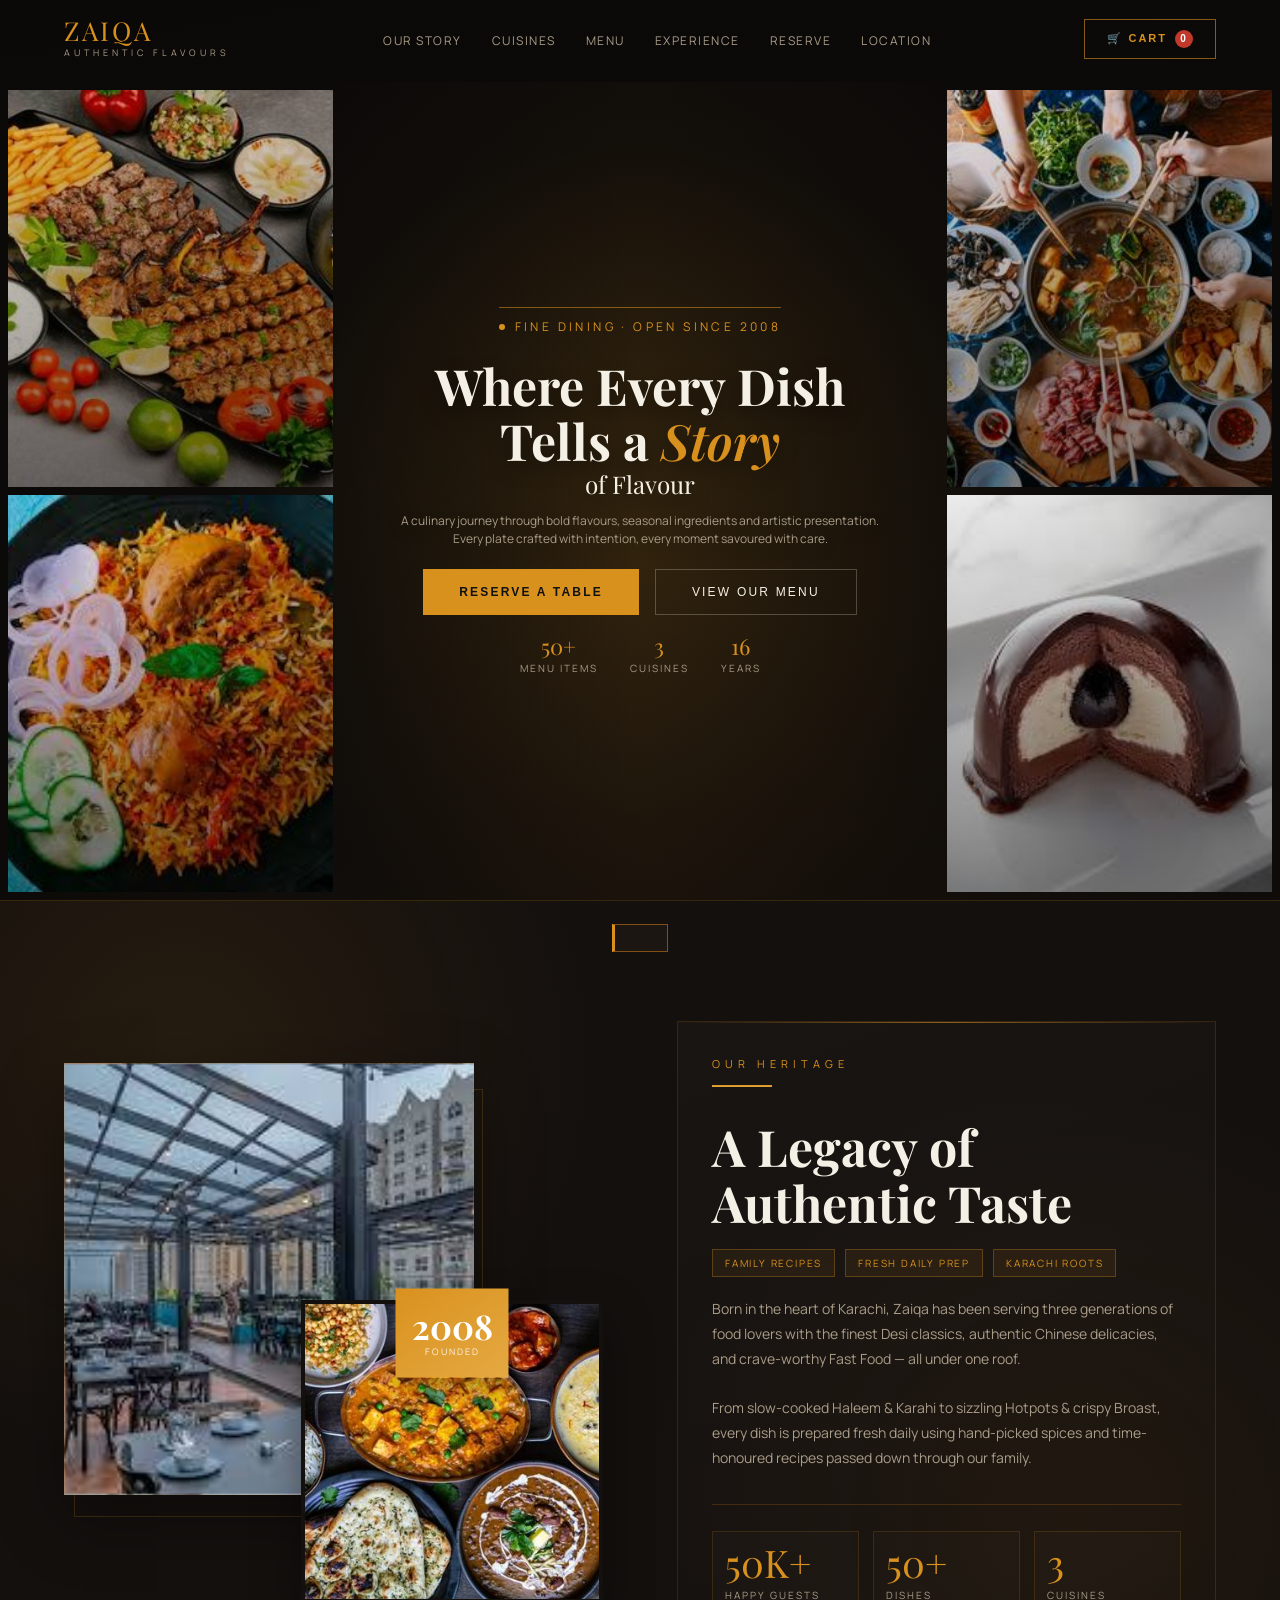
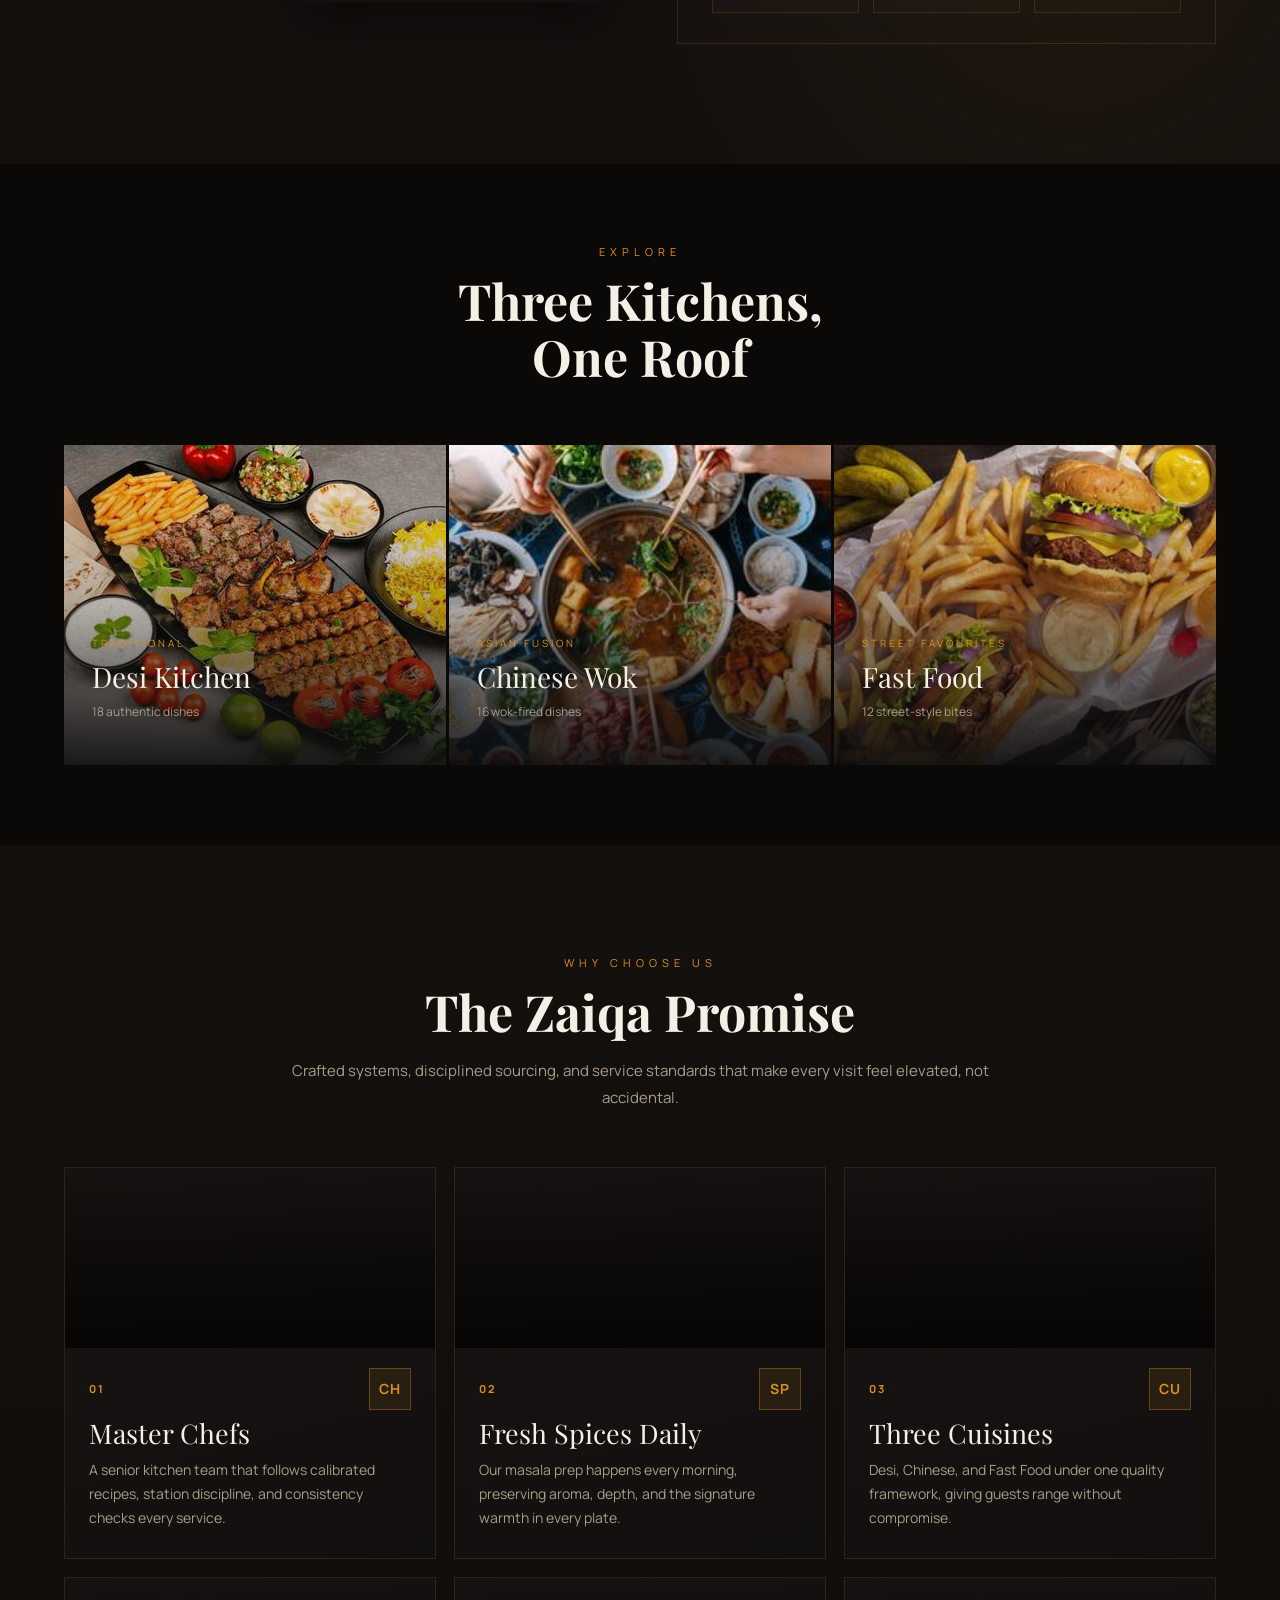
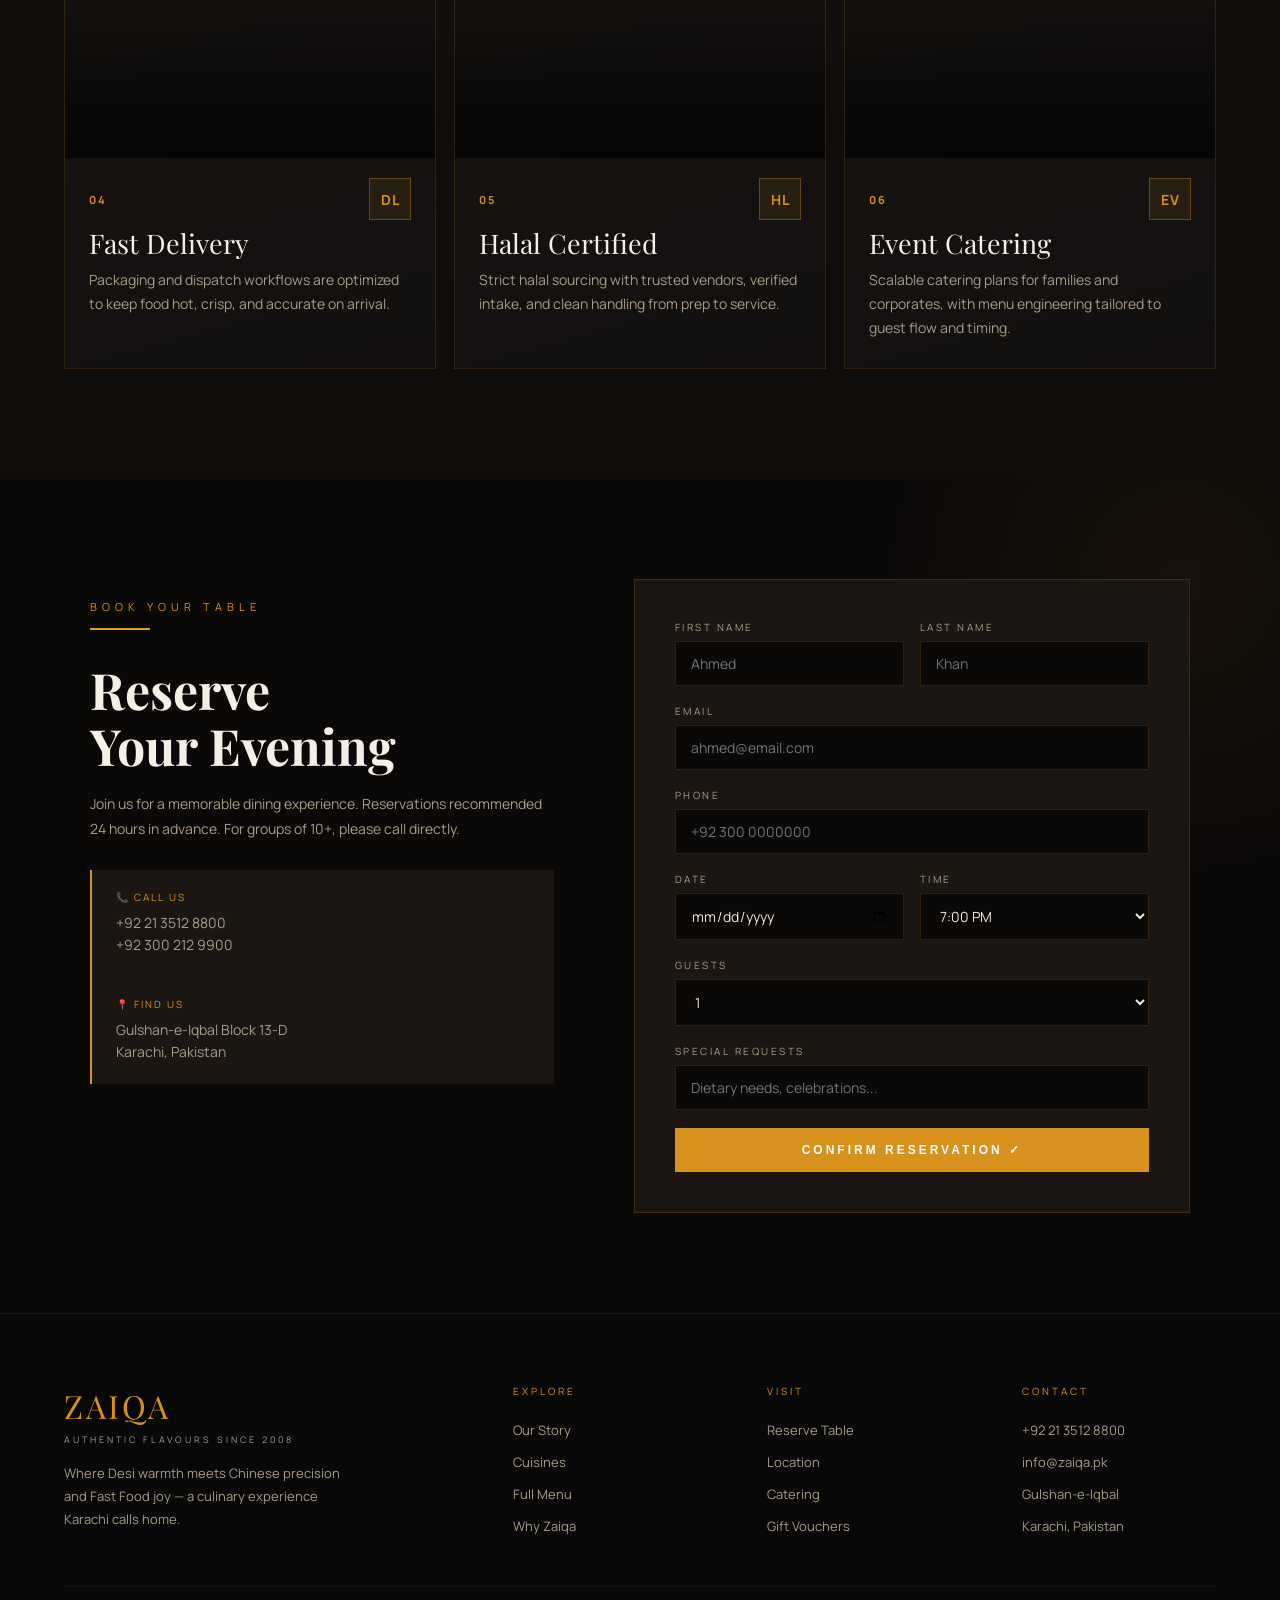
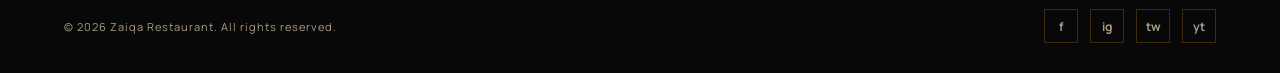
==== commit 9ad74c4a: "added location" ====
--- a/index.html
+++ b/index.html
@@ -34,6 +34,7 @@
 .nav-links a{color:var(--text-muted);text-decoration:none;font-size:12px;letter-spacing:1.5px;text-transform:uppercase;transition:color .3s;cursor:pointer}
 .nav-links a:hover{color:var(--saffron)}
 .nav-right{display:flex;align-items:center;gap:16px}
+.nav-toggle{display:none;background:transparent;border:1px solid rgba(217,145,30,.45);color:var(--saffron);padding:8px 10px;font-size:18px;line-height:1;cursor:pointer}
 .nav-cart{background:transparent;color:var(--saffron);border:1px solid rgba(217,145,30,.6);padding:10px 22px;font-size:11px;letter-spacing:2px;text-transform:uppercase;cursor:pointer;transition:all .3s;font-weight:600;display:flex;align-items:center;gap:8px}
 .nav-cart:hover{background:rgba(217,145,30,.13);transform:translateY(-1px)}
 .cart-count{background:var(--crimson);color:#fff;border-radius:50%;width:18px;height:18px;font-size:10px;display:inline-flex;align-items:center;justify-content:center;font-weight:700}
@@ -337,7 +338,6 @@
 .toast{position:fixed;bottom:28px;left:50%;transform:translateX(-50%) translateY(80px);background:var(--dark3);border:1px solid rgba(232,137,26,.5);border-left:3px solid var(--saffron);padding:13px 26px;font-size:13px;color:var(--cream);z-index:9999;transition:transform .4s cubic-bezier(.34,1.56,.64,1);pointer-events:none;letter-spacing:.5px;white-space:nowrap;max-width:90vw}
 .toast.show{transform:translateX(-50%) translateY(0)}
 
-/* RESPONSIVE */
 @media (max-width:1200px){
   .hero-rail{width:28%}
   .about-inner,.res-inner,.loc-inner{grid-template-columns:1fr;gap:48px}
@@ -349,7 +349,10 @@
 
 @media (max-width:900px){
   nav{position:relative;flex-wrap:wrap;gap:14px;padding:14px 4%}
-  .nav-links{order:3;width:100%;justify-content:center;flex-wrap:wrap;gap:14px}
+  .nav-toggle{display:flex;align-items:center;justify-content:center;margin-left:auto}
+  .nav-links,.nav-right{display:none;order:3;width:100%}
+  nav.open .nav-links{display:flex;flex-direction:column;align-items:flex-start;gap:14px;padding-top:6px}
+  nav.open .nav-right{display:flex;justify-content:flex-start}
   .hero-stage::before{display:none}
   .hero-rail{position:relative;width:100%;top:auto;bottom:auto;grid-template-columns:1fr 1fr;grid-template-rows:1fr;display:grid;padding:0;gap:4px}
   .hero-stage{display:block;padding:24px 4% 44px}
@@ -405,10 +408,11 @@
 
 <!-- NAV -->
 <nav id="mainNav">
-  <a class="nav-logo-wrap" href="zaiqa_restaurant.html">
+  <a class="nav-logo-wrap" href="index.html">
     <div class="nav-logo">ZAIQA</div>
     <div class="nav-logo-sub">Authentic Flavours</div>
   </a>
+  <button class="nav-toggle" id="navToggle" aria-label="Toggle navigation" aria-expanded="false">☰</button>
   <ul class="nav-links">
     <li><a href="our-story.html">Our Story</a></li>
     <li><a href="cuisines.html">Cuisines</a></li>
@@ -627,37 +631,6 @@
         <p style="color:var(--text-muted);font-size:14px;line-height:1.7">We look forward to welcoming you. A confirmation has been sent to your email.</p>
         <div id="resConfirmText" style="color:var(--saffron);font-size:18px;font-family:var(--font-serif);margin-top:18px"></div>
       </div>
-    </div>
-  </div>
-</section>
-
-<!-- LOCATION -->
-<section id="location">
-  <div class="loc-inner">
-    <div>
-      <p class="section-eyebrow reveal">Visit Us</p>
-      <div class="section-divider reveal"></div>
-      <h2 class="section-title reveal" style="transition-delay:.1s">Find Zaiqa</h2>
-      <div class="loc-details reveal" style="transition-delay:.2s">
-        <div class="ld-block"><span class="ld-icon">📍</span><div><div class="ld-title">Address</div><div class="ld-text">Gulshan-e-Iqbal Block 13-D<br>Main University Road<br>Karachi, 75300</div></div></div>
-        <div class="ld-block"><span class="ld-icon">🕐</span><div><div class="ld-title">Opening Hours</div><div class="ld-text">Daily: 12:00 PM – 1:00 AM<br>Friday: 1:30 PM – 1:00 AM</div></div></div>
-        <div class="ld-block"><span class="ld-icon">🚗</span><div><div class="ld-title">Parking & Delivery</div><div class="ld-text">Free parking available. Delivery via Foodpanda & direct order within 10km.</div></div></div>
-        <div class="ld-block"><span class="ld-icon">📞</span><div><div class="ld-title">Contact</div><div class="ld-text">+92 21 3512 8800<br>info@zaiqa.pk</div></div></div>
-      </div>
-    </div>
-    <div class="map-box reveal-scale">
-      <div class="map-bg-grid"></div>
-      <div class="map-rings">
-        <div class="ring ring1"></div>
-        <div class="ring ring2"></div>
-        <div class="ring ring3"></div>
-      </div>
-      <div class="map-pin-icon">📍</div>
-      <div class="map-label">
-        <div class="map-label-name">Zaiqa Restaurant</div>
-        <div class="map-label-addr">Gulshan-e-Iqbal, Karachi</div>
-      </div>
-      <button class="btn-map-open" onclick="window.open('https://maps.google.com/?q=Gulshan-e-Iqbal+Karachi','_blank')">Open in Maps ↗</button>
     </div>
   </div>
 </section>
@@ -824,6 +797,32 @@
 let modalItem = null, modalQty = 1;
 let ckStep = 1;
 let selectedPayMethod = "JazzCash";
+const nav = document.getElementById('mainNav');
+const navToggle = document.getElementById('navToggle');
+
+function closeNavMenu(){
+  if(!nav || !navToggle) return;
+  nav.classList.remove('open');
+  navToggle.setAttribute('aria-expanded', 'false');
+}
+
+function setupNavToggle(){
+  if(!nav || !navToggle) return;
+  navToggle.addEventListener('click', () => {
+    const isOpen = nav.classList.toggle('open');
+    navToggle.setAttribute('aria-expanded', isOpen ? 'true' : 'false');
+  });
+
+  nav.querySelectorAll('.nav-links a').forEach((link) => {
+    link.addEventListener('click', closeNavMenu);
+  });
+
+  window.addEventListener('resize', () => {
+    if(window.innerWidth > 900){
+      closeNavMenu();
+    }
+  });
+}
 
 // ─── INIT ───────────────────────────────────────────────────────
 window.addEventListener('load', () => {
@@ -848,13 +847,14 @@
   // Scroll listener
   window.addEventListener('scroll', onScroll);
   onScroll();
+  setupNavToggle();
 
   const params = new URLSearchParams(window.location.search);
   if(params.get('openCart') === '1') openCart();
 });
 
 function onScroll(){
-  const nav = document.getElementById('mainNav');
+  if(!nav) return;
   nav.classList.toggle('scrolled', window.scrollY > 70);
   // Parallax hero
   const backdrop = document.getElementById('heroBackdrop');
